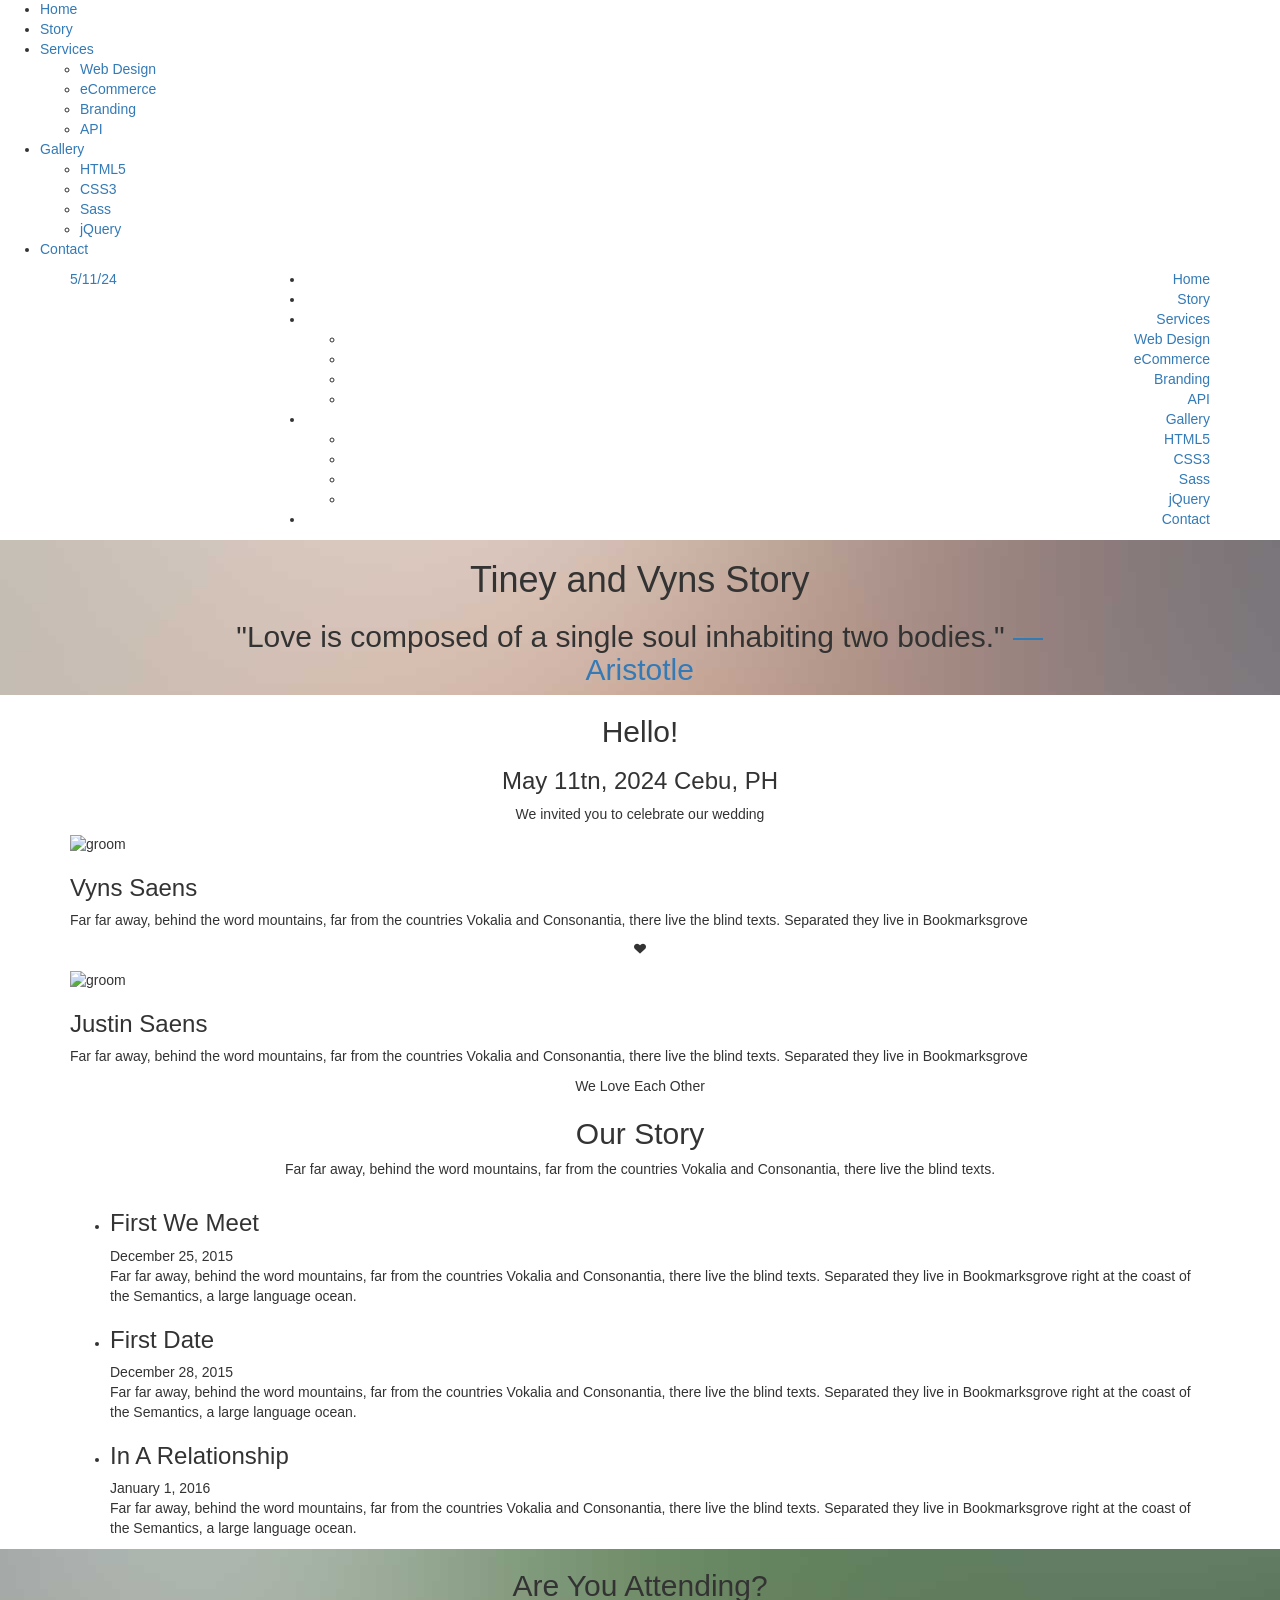
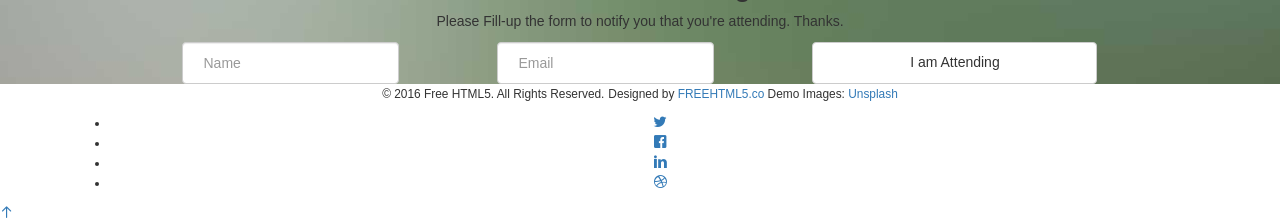
==== about.html @ d6585ca9 "initial set of template, no picutres:" ====
<!DOCTYPE html>
<!--[if lt IE 7]>      <html class="no-js lt-ie9 lt-ie8 lt-ie7"> <![endif]-->
<!--[if IE 7]>         <html class="no-js lt-ie9 lt-ie8"> <![endif]-->
<!--[if IE 8]>         <html class="no-js lt-ie9"> <![endif]-->
<!--[if gt IE 8]><!--> <html class="no-js"> <!--<![endif]-->
	<head>
	<meta charset="utf-8">
	<meta http-equiv="X-UA-Compatible" content="IE=edge">
	<title>Wedding &mdash; 100% Free Fully Responsive HTML5 Template by FREEHTML5.co</title>
	<meta name="viewport" content="width=device-width, initial-scale=1">
	<meta name="description" content="Free HTML5 Template by FREEHTML5.CO" />
	<meta name="keywords" content="free html5, free template, free bootstrap, html5, css3, mobile first, responsive" />
	<meta name="author" content="FREEHTML5.CO" />

  <!-- 
	//////////////////////////////////////////////////////

	FREE HTML5 TEMPLATE 
	DESIGNED & DEVELOPED by FREEHTML5.CO
		
	Website: 		http://freehtml5.co/
	Email: 			info@freehtml5.co
	Twitter: 		http://twitter.com/fh5co
	Facebook: 		https://www.facebook.com/fh5co

	//////////////////////////////////////////////////////
	 -->

  	<!-- Facebook and Twitter integration -->
	<meta property="og:title" content=""/>
	<meta property="og:image" content=""/>
	<meta property="og:url" content=""/>
	<meta property="og:site_name" content=""/>
	<meta property="og:description" content=""/>
	<meta name="twitter:title" content="" />
	<meta name="twitter:image" content="" />
	<meta name="twitter:url" content="" />
	<meta name="twitter:card" content="" />

	<link href='https://fonts.googleapis.com/css?family=Work+Sans:400,300,600,400italic,700' rel='stylesheet' type='text/css'>
	<link href="https://fonts.googleapis.com/css?family=Sacramento" rel="stylesheet">
	
	<!-- Animate.css -->
	<link rel="stylesheet" href="css/animate.css">
	<!-- Icomoon Icon Fonts-->
	<link rel="stylesheet" href="css/icomoon.css">
	<!-- Bootstrap  -->
	<link rel="stylesheet" href="css/bootstrap.css">

	<!-- Magnific Popup -->
	<link rel="stylesheet" href="css/magnific-popup.css">

	<!-- Owl Carousel  -->
	<link rel="stylesheet" href="css/owl.carousel.min.css">
	<link rel="stylesheet" href="css/owl.theme.default.min.css">

	<!-- Theme style  -->
	<link rel="stylesheet" href="css/style.css">

	<!-- Modernizr JS -->
	<script src="js/modernizr-2.6.2.min.js"></script>
	<!-- FOR IE9 below -->
	<!--[if lt IE 9]>
	<script src="js/respond.min.js"></script>
	<![endif]-->

	</head>
	<body>
		
	<div class="fh5co-loader"></div>
	
	<div id="page">
	<nav class="fh5co-nav" role="navigation">
		<div class="container">
			<div class="row">
				<div class="col-xs-2">
					<div id="fh5co-logo"><a href="index.html">5/11/24<strong></strong></a></div>
				</div>
				<div class="col-xs-10 text-right menu-1">
					<ul>
						<li><a href="index.html">Home</a></li>
						<li class="active"><a href="about.html">Story</a></li>
						<li class="has-dropdown">
							<a href="services.html">Services</a>
							<ul class="dropdown">
								<li><a href="#">Web Design</a></li>
								<li><a href="#">eCommerce</a></li>
								<li><a href="#">Branding</a></li>
								<li><a href="#">API</a></li>
							</ul>
						</li>
						<li class="has-dropdown">
							<a href="gallery.html">Gallery</a>
							<ul class="dropdown">
								<li><a href="#">HTML5</a></li>
								<li><a href="#">CSS3</a></li>
								<li><a href="#">Sass</a></li>
								<li><a href="#">jQuery</a></li>
							</ul>
						</li>
						<li><a href="contact.html">Contact</a></li>
					</ul>
				</div>
			</div>
			
		</div>
	</nav>

	<header id="fh5co-header" class="fh5co-cover fh5co-cover-sm" role="banner" style="background-image:url(images/img_bg_1.jpg);">
		<div class="overlay"></div>
		<div class="fh5co-container">
			<div class="row">
				<div class="col-md-8 col-md-offset-2 text-center">
					<div class="display-t">
						<div class="display-tc animate-box" data-animate-effect="fadeIn">
							<h1>Tiney and Vyns Story</h1>
							<h2>"Love is composed of a single soul inhabiting two bodies." <a href="http://freehtml5.co" target="_blank">— Aristotle</a></h2>
						</div>
					</div>
				</div>
			</div>
		</div>
	</header>

	<div id="fh5co-couple" class="fh5co-section-gray">
		<div class="container">
			<div class="row">
				<div class="col-md-8 col-md-offset-2 text-center fh5co-heading animate-box">
					<h2>Hello!</h2>
					<h3>May 11tn, 2024 Cebu, PH</h3>
					<p>We invited you to celebrate our wedding</p>
				</div>
			</div>
			<div class="couple-wrap animate-box">
				<div class="couple-half">
					<div class="groom">
						<img src="images/groom.jpg" alt="groom" class="img-responsive">
					</div>
					<div class="desc-groom">
						<h3>Vyns Saens</h3>
						<p>Far far away, behind the word mountains, far from the countries Vokalia and Consonantia, there live the blind texts. Separated they live in Bookmarksgrove</p>
					</div>
				</div>
				<p class="heart text-center"><i class="icon-heart2"></i></p>
				<div class="couple-half">
					<div class="bride">
						<img src="images/bride.jpg" alt="groom" class="img-responsive">
					</div>
					<div class="desc-bride">
						<h3>Justin Saens</h3>
						<p>Far far away, behind the word mountains, far from the countries Vokalia and Consonantia, there live the blind texts. Separated they live in Bookmarksgrove</p>
					</div>
				</div>
			</div>
		</div>
	</div>

	<div id="fh5co-couple-story">
		<div class="container">
			<div class="row">
				<div class="col-md-8 col-md-offset-2 text-center fh5co-heading animate-box">
					<span>We Love Each Other</span>
					<h2>Our Story</h2>
					<p>Far far away, behind the word mountains, far from the countries Vokalia and Consonantia, there live the blind texts.</p>
				</div>
			</div>
			<div class="row">
				<div class="col-md-12 col-md-offset-0">
					<ul class="timeline animate-box">
						<li class="animate-box">
							<div class="timeline-badge" style="background-image:url(images/couple-1.jpg);"></div>
							<div class="timeline-panel">
								<div class="timeline-heading">
									<h3 class="timeline-title">First We Meet</h3>
									<span class="date">December 25, 2015</span>
								</div>
								<div class="timeline-body">
									<p>Far far away, behind the word mountains, far from the countries Vokalia and Consonantia, there live the blind texts. Separated they live in Bookmarksgrove right at the coast of the Semantics, a large language ocean.</p>
								</div>
							</div>
						</li>
						<li class="timeline-inverted animate-box">
							<div class="timeline-badge" style="background-image:url(images/couple-2.jpg);"></div>
							<div class="timeline-panel">
								<div class="timeline-heading">
									<h3 class="timeline-title">First Date</h3>
									<span class="date">December 28, 2015</span>
								</div>
								<div class="timeline-body">
									<p>Far far away, behind the word mountains, far from the countries Vokalia and Consonantia, there live the blind texts. Separated they live in Bookmarksgrove right at the coast of the Semantics, a large language ocean.</p>
								</div>
							</div>
						</li>
						<li class="animate-box">
							<div class="timeline-badge" style="background-image:url(images/couple-3.jpg);"></div>
							<div class="timeline-panel">
								<div class="timeline-heading">
									<h3 class="timeline-title">In A Relationship</h3>
									<span class="date">January 1, 2016</span>
								</div>
								<div class="timeline-body">
									<p>Far far away, behind the word mountains, far from the countries Vokalia and Consonantia, there live the blind texts. Separated they live in Bookmarksgrove right at the coast of the Semantics, a large language ocean.</p>
								</div>
							</div>
						</li>
			    	</ul>
				</div>
			</div>
		</div>
	</div>

	<div id="fh5co-started" class="fh5co-bg" style="background-image:url(images/img_bg_4.jpg);">
		<div class="overlay"></div>
		<div class="container">
			<div class="row animate-box">
				<div class="col-md-8 col-md-offset-2 text-center fh5co-heading">
					<h2>Are You Attending?</h2>
					<p>Please Fill-up the form to notify you that you're attending. Thanks.</p>
				</div>
			</div>
			<div class="row animate-box">
				<div class="col-md-10 col-md-offset-1">
					<form class="form-inline">
						<div class="col-md-4 col-sm-4">
							<div class="form-group">
								<label for="name" class="sr-only">Name</label>
								<input type="name" class="form-control" id="name" placeholder="Name">
							</div>
						</div>
						<div class="col-md-4 col-sm-4">
							<div class="form-group">
								<label for="email" class="sr-only">Email</label>
								<input type="email" class="form-control" id="email" placeholder="Email">
							</div>
						</div>
						<div class="col-md-4 col-sm-4">
							<button type="submit" class="btn btn-default btn-block">I am Attending</button>
						</div>
					</form>
				</div>
			</div>
		</div>
	</div>

	<footer id="fh5co-footer" role="contentinfo">
		<div class="container">
			<!-- <div class="row row-pb-md">
				<div class="col-md-4 fh5co-widget">
					<h3>The Company</h3>
					<p>Facilis ipsum reprehenderit nemo molestias. Aut cum mollitia reprehenderit. Eos cumque dicta adipisci architecto culpa amet.</p>
					<p><a href="#">Learn More</a></p>
				</div>
				<div class="col-md-2 col-sm-4 col-xs-6 col-md-push-1">
					<ul class="fh5co-footer-links">
						<li><a href="#">About</a></li>
						<li><a href="#">Help</a></li>
						<li><a href="#">Contact</a></li>
						<li><a href="#">Terms</a></li>
						<li><a href="#">Meetups</a></li>
					</ul>
				</div>

				<div class="col-md-2 col-sm-4 col-xs-6 col-md-push-1">
					<ul class="fh5co-footer-links">
						<li><a href="#">Shop</a></li>
						<li><a href="#">Privacy</a></li>
						<li><a href="#">Testimonials</a></li>
						<li><a href="#">Handbook</a></li>
						<li><a href="#">Held Desk</a></li>
					</ul>
				</div>

				<div class="col-md-2 col-sm-4 col-xs-6 col-md-push-1">
					<ul class="fh5co-footer-links">
						<li><a href="#">Find Designers</a></li>
						<li><a href="#">Find Deelopers</a></li>
						<li><a href="#">Teams</a></li>
						<li><a href="#">Advertise</a></li>
						<li><a href="#">API</a></li>
					</ul>
				</div>
			</div> -->

			<div class="row copyright">
				<div class="col-md-12 text-center">
					<p>
						<small class="block">&copy; 2016 Free HTML5. All Rights Reserved.</small> 
						<small class="block">Designed by <a href="http://freehtml5.co/" target="_blank">FREEHTML5.co</a> Demo Images: <a href="http://unsplash.co/" target="_blank">Unsplash</a></small>
					</p>
					<p>
						<ul class="fh5co-social-icons">
							<li><a href="#"><i class="icon-twitter"></i></a></li>
							<li><a href="#"><i class="icon-facebook"></i></a></li>
							<li><a href="#"><i class="icon-linkedin"></i></a></li>
							<li><a href="#"><i class="icon-dribbble"></i></a></li>
						</ul>
					</p>
				</div>
			</div>

		</div>
	</footer>
	</div>

	<div class="gototop js-top">
		<a href="#" class="js-gotop"><i class="icon-arrow-up"></i></a>
	</div>
	
	<!-- jQuery -->
	<script src="js/jquery.min.js"></script>
	<!-- jQuery Easing -->
	<script src="js/jquery.easing.1.3.js"></script>
	<!-- Bootstrap -->
	<script src="js/bootstrap.min.js"></script>
	<!-- Waypoints -->
	<script src="js/jquery.waypoints.min.js"></script>
	<!-- Carousel -->
	<script src="js/owl.carousel.min.js"></script>
	<!-- countTo -->
	<script src="js/jquery.countTo.js"></script>

	<!-- Stellar -->
	<script src="js/jquery.stellar.min.js"></script>
	<!-- Magnific Popup -->
	<script src="js/jquery.magnific-popup.min.js"></script>
	<script src="js/magnific-popup-options.js"></script>

	<!-- Main -->
	<script src="js/main.js"></script>

	</body>
</html>
---- css/icomoon.css ----
@font-face {
  font-family: 'icomoon';
  src:  url('../fonts/icomoon/icomoon.eot?6iuir');
  src:  url('../fonts/icomoon/icomoon.eot?6iuir#iefix') format('embedded-opentype'),
    url('../fonts/icomoon/icomoon.ttf?6iuir') format('truetype'),
    url('../fonts/icomoon/icomoon.woff?6iuir') format('woff'),
    url('../fonts/icomoon/icomoon.svg?6iuir#icomoon') format('svg');
  font-weight: normal;
  font-style: normal;
}

[class^="icon-"], [class*=" icon-"] {
  /* use !important to prevent issues with browser extensions that change fonts */
  font-family: 'icomoon' !important;
  speak: none;
  font-style: normal;
  font-weight: normal;
  font-variant: normal;
  text-transform: none;
  line-height: 1;

  /* Better Font Rendering =========== */
  -webkit-font-smoothing: antialiased;
  -moz-osx-font-smoothing: grayscale;
}

.icon-eye:before {
  content: "\e000";
}
.icon-paper-clip:before {
  content: "\e001";
}
.icon-mail:before {
  content: "\e002";
}
.icon-toggle:before {
  content: "\e003";
}
.icon-layout:before {
  content: "\e004";
}
.icon-link:before {
  content: "\e005";
}
.icon-bell:before {
  content: "\e006";
}
.icon-lock:before {
  content: "\e007";
}
.icon-unlock:before {
  content: "\e008";
}
.icon-ribbon:before {
  content: "\e009";
}
.icon-image:before {
  content: "\e010";
}
.icon-signal:before {
  content: "\e011";
}
.icon-target:before {
  content: "\e012";
}
.icon-clipboard:before {
  content: "\e013";
}
.icon-clock:before {
  content: "\e014";
}
.icon-watch:before {
  content: "\e015";
}
.icon-air-play:before {
  content: "\e016";
}
.icon-camera:before {
  content: "\e017";
}
.icon-video:before {
  content: "\e018";
}
.icon-disc:before {
  content: "\e019";
}
.icon-printer:before {
  content: "\e020";
}
.icon-monitor:before {
  content: "\e021";
}
.icon-server:before {
  content: "\e022";
}
.icon-cog:before {
  content: "\e023";
}
.icon-heart:before {
  content: "\e024";
}
.icon-paragraph:before {
  content: "\e025";
}
.icon-align-justify:before {
  content: "\e026";
}
.icon-align-left:before {
  content: "\e027";
}
.icon-align-center:before {
  content: "\e028";
}
.icon-align-right:before {
  content: "\e029";
}
.icon-book:before {
  content: "\e030";
}
.icon-layers:before {
  content: "\e031";
}
.icon-stack:before {
  content: "\e032";
}
.icon-stack-2:before {
  content: "\e033";
}
.icon-paper:before {
  content: "\e034";
}
.icon-paper-stack:before {
  content: "\e035";
}
.icon-search:before {
  content: "\e036";
}
.icon-zoom-in:before {
  content: "\e037";
}
.icon-zoom-out:before {
  content: "\e038";
}
.icon-reply:before {
  content: "\e039";
}
.icon-circle-plus:before {
  content: "\e040";
}
.icon-circle-minus:before {
  content: "\e041";
}
.icon-circle-check:before {
  content: "\e042";
}
.icon-circle-cross:before {
  content: "\e043";
}
.icon-square-plus:before {
  content: "\e044";
}
.icon-square-minus:before {
  content: "\e045";
}
.icon-square-check:before {
  content: "\e046";
}
.icon-square-cross:before {
  content: "\e047";
}
.icon-microphone:before {
  content: "\e048";
}
.icon-record:before {
  content: "\e049";
}
.icon-skip-back:before {
  content: "\e050";
}
.icon-rewind:before {
  content: "\e051";
}
.icon-play:before {
  content: "\e052";
}
.icon-pause:before {
  content: "\e053";
}
.icon-stop:before {
  content: "\e054";
}
.icon-fast-forward:before {
  content: "\e055";
}
.icon-skip-forward:before {
  content: "\e056";
}
.icon-shuffle:before {
  content: "\e057";
}
.icon-repeat:before {
  content: "\e058";
}
.icon-folder:before {
  content: "\e059";
}
.icon-umbrella:before {
  content: "\e060";
}
.icon-moon:before {
  content: "\e061";
}
.icon-thermometer:before {
  content: "\e062";
}
.icon-drop:before {
  content: "\e063";
}
.icon-sun:before {
  content: "\e064";
}
.icon-cloud:before {
  content: "\e065";
}
.icon-cloud-upload:before {
  content: "\e066";
}
.icon-cloud-download:before {
  content: "\e067";
}
.icon-upload:before {
  content: "\e068";
}
.icon-download:before {
  content: "\e069";
}
.icon-location:before {
  content: "\e070";
}
.icon-location-2:before {
  content: "\e071";
}
.icon-map:before {
  content: "\e072";
}
.icon-battery:before {
  content: "\e073";
}
.icon-head:before {
  content: "\e074";
}
.icon-briefcase:before {
  content: "\e075";
}
.icon-speech-bubble:before {
  content: "\e076";
}
.icon-anchor:before {
  content: "\e077";
}
.icon-globe:before {
  content: "\e078";
}
.icon-box:before {
  content: "\e079";
}
.icon-reload:before {
  content: "\e080";
}
.icon-share:before {
  content: "\e081";
}
.icon-marquee:before {
  content: "\e082";
}
.icon-marquee-plus:before {
  content: "\e083";
}
.icon-marquee-minus:before {
  content: "\e084";
}
.icon-tag:before {
  content: "\e085";
}
.icon-power:before {
  content: "\e086";
}
.icon-command:before {
  content: "\e087";
}
.icon-alt:before {
  content: "\e088";
}
.icon-esc:before {
  content: "\e089";
}
.icon-bar-graph:before {
  content: "\e090";
}
.icon-bar-graph-2:before {
  content: "\e091";
}
.icon-pie-graph:before {
  content: "\e092";
}
.icon-star:before {
  content: "\e093";
}
.icon-arrow-left:before {
  content: "\e094";
}
.icon-arrow-right:before {
  content: "\e095";
}
.icon-arrow-up:before {
  content: "\e096";
}
.icon-arrow-down:before {
  content: "\e097";
}
.icon-volume:before {
  content: "\e098";
}
.icon-mute:before {
  content: "\e099";
}
.icon-content-right:before {
  content: "\e100";
}
.icon-content-left:before {
  content: "\e101";
}
.icon-grid:before {
  content: "\e102";
}
.icon-grid-2:before {
  content: "\e103";
}
.icon-columns:before {
  content: "\e104";
}
.icon-loader:before {
  content: "\e105";
}
.icon-bag:before {
  content: "\e106";
}
.icon-ban:before {
  content: "\e107";
}
.icon-flag:before {
  content: "\e108";
}
.icon-trash:before {
  content: "\e109";
}
.icon-expand:before {
  content: "\e110";
}
.icon-contract:before {
  content: "\e111";
}
.icon-maximize:before {
  content: "\e112";
}
.icon-minimize:before {
  content: "\e113";
}
.icon-plus:before {
  content: "\e114";
}
.icon-minus:before {
  content: "\e115";
}
.icon-check:before {
  content: "\e116";
}
.icon-cross:before {
  content: "\e117";
}
.icon-move:before {
  content: "\e118";
}
.icon-delete:before {
  content: "\e119";
}
.icon-menu:before {
  content: "\e120";
}
.icon-archive:before {
  content: "\e121";
}
.icon-inbox:before {
  content: "\e122";
}
.icon-outbox:before {
  content: "\e123";
}
.icon-file:before {
  content: "\e124";
}
.icon-file-add:before {
  content: "\e125";
}
.icon-file-subtract:before {
  content: "\e126";
}
.icon-help:before {
  content: "\e127";
}
.icon-open:before {
  content: "\e128";
}
.icon-ellipsis:before {
  content: "\e129";
}
.icon-add-to-list:before {
  content: "\e900";
}
.icon-classic-computer:before {
  content: "\e901";
}
.icon-controller-fast-backward:before {
  content: "\e902";
}
.icon-creative-commons-attribution:before {
  content: "\e903";
}
.icon-creative-commons-noderivs:before {
  content: "\e904";
}
.icon-creative-commons-noncommercial-eu:before {
  content: "\e905";
}
.icon-creative-commons-noncommercial-us:before {
  content: "\e906";
}
.icon-creative-commons-public-domain:before {
  content: "\e907";
}
.icon-creative-commons-remix:before {
  content: "\e908";
}
.icon-creative-commons-share:before {
  content: "\e909";
}
.icon-creative-commons-sharealike:before {
  content: "\e90a";
}
.icon-creative-commons:before {
  content: "\e90b";
}
.icon-document-landscape:before {
  content: "\e90c";
}
.icon-remove-user:before {
  content: "\e90d";
}
.icon-warning:before {
  content: "\e90e";
}
.icon-arrow-bold-down:before {
  content: "\e90f";
}
.icon-arrow-bold-left:before {
  content: "\e910";
}
.icon-arrow-bold-right:before {
  content: "\e911";
}
.icon-arrow-bold-up:before {
  content: "\e912";
}
.icon-arrow-down2:before {
  content: "\e913";
}
.icon-arrow-left2:before {
  content: "\e914";
}
.icon-arrow-long-down:before {
  content: "\e915";
}
.icon-arrow-long-left:before {
  content: "\e916";
}
.icon-arrow-long-right:before {
  content: "\e917";
}
.icon-arrow-long-up:before {
  content: "\e918";
}
.icon-arrow-right2:before {
  content: "\e919";
}
.icon-arrow-up2:before {
  content: "\e91a";
}
.icon-arrow-with-circle-down:before {
  content: "\e91b";
}
.icon-arrow-with-circle-left:before {
  content: "\e91c";
}
.icon-arrow-with-circle-right:before {
  content: "\e91d";
}
.icon-arrow-with-circle-up:before {
  content: "\e91e";
}
.icon-bookmark:before {
  content: "\e91f";
}
.icon-bookmarks:before {
  content: "\e920";
}
.icon-chevron-down:before {
  content: "\e921";
}
.icon-chevron-left:before {
  content: "\e922";
}
.icon-chevron-right:before {
  content: "\e923";
}
.icon-chevron-small-down:before {
  content: "\e924";
}
.icon-chevron-small-left:before {
  content: "\e925";
}
.icon-chevron-small-right:before {
  content: "\e926";
}
.icon-chevron-small-up:before {
  content: "\e927";
}
.icon-chevron-thin-down:before {
  content: "\e928";
}
.icon-chevron-thin-left:before {
  content: "\e929";
}
.icon-chevron-thin-right:before {
  content: "\e92a";
}
.icon-chevron-thin-up:before {
  content: "\e92b";
}
.icon-chevron-up:before {
  content: "\e92c";
}
.icon-chevron-with-circle-down:before {
  content: "\e92d";
}
.icon-chevron-with-circle-left:before {
  content: "\e92e";
}
.icon-chevron-with-circle-right:before {
  content: "\e92f";
}
.icon-chevron-with-circle-up:before {
  content: "\e930";
}
.icon-cloud2:before {
  content: "\e931";
}
.icon-controller-fast-forward:before {
  content: "\e932";
}
.icon-controller-jump-to-start:before {
  content: "\e933";
}
.icon-controller-next:before {
  content: "\e934";
}
.icon-controller-paus:before {
  content: "\e935";
}
.icon-controller-play:before {
  content: "\e936";
}
.icon-controller-record:before {
  content: "\e937";
}
.icon-controller-stop:before {
  content: "\e938";
}
.icon-controller-volume:before {
  content: "\e939";
}
.icon-dot-single:before {
  content: "\e93a";
}
.icon-dots-three-horizontal:before {
  content: "\e93b";
}
.icon-dots-three-vertical:before {
  content: "\e93c";
}
.icon-dots-two-horizontal:before {
  content: "\e93d";
}
.icon-dots-two-vertical:before {
  content: "\e93e";
}
.icon-download2:before {
  content: "\e93f";
}
.icon-emoji-flirt:before {
  content: "\e940";
}
.icon-flow-branch:before {
  content: "\e941";
}
.icon-flow-cascade:before {
  content: "\e942";
}
.icon-flow-line:before {
  content: "\e943";
}
.icon-flow-parallel:before {
  content: "\e944";
}
.icon-flow-tree:before {
  content: "\e945";
}
.icon-install:before {
  content: "\e946";
}
.icon-layers2:before {
  content: "\e947";
}
.icon-open-book:before {
  content: "\e948";
}
.icon-resize-100:before {
  content: "\e949";
}
.icon-resize-full-screen:before {
  content: "\e94a";
}
.icon-save:before {
  content: "\e94b";
}
.icon-select-arrows:before {
  content: "\e94c";
}
.icon-sound-mute:before {
  content: "\e94d";
}
.icon-sound:before {
  content: "\e94e";
}
.icon-trash2:before {
  content: "\e94f";
}
.icon-triangle-down:before {
  content: "\e950";
}
.icon-triangle-left:before {
  content: "\e951";
}
.icon-triangle-right:before {
  content: "\e952";
}
.icon-triangle-up:before {
  content: "\e953";
}
.icon-uninstall:before {
  content: "\e954";
}
.icon-upload-to-cloud:before {
  content: "\e955";
}
.icon-upload2:before {
  content: "\e956";
}
.icon-add-user:before {
  content: "\e957";
}
.icon-address:before {
  content: "\e958";
}
.icon-adjust:before {
  content: "\e959";
}
.icon-air:before {
  content: "\e95a";
}
.icon-aircraft-landing:before {
  content: "\e95b";
}
.icon-aircraft-take-off:before {
  content: "\e95c";
}
.icon-aircraft:before {
  content: "\e95d";
}
.icon-align-bottom:before {
  content: "\e95e";
}
.icon-align-horizontal-middle:before {
  content: "\e95f";
}
.icon-align-left2:before {
  content: "\e960";
}
.icon-align-right2:before {
  content: "\e961";
}
.icon-align-top:before {
  content: "\e962";
}
.icon-align-vertical-middle:before {
  content: "\e963";
}
.icon-archive2:before {
  content: "\e964";
}
.icon-area-graph:before {
  content: "\e965";
}
.icon-attachment:before {
  content: "\e966";
}
.icon-awareness-ribbon:before {
  content: "\e967";
}
.icon-back-in-time:before {
  content: "\e968";
}
.icon-back:before {
  content: "\e969";
}
.icon-bar-graph2:before {
  content: "\e96a";
}
.icon-battery2:before {
  content: "\e96b";
}
.icon-beamed-note:before {
  content: "\e96c";
}
.icon-bell2:before {
  content: "\e96d";
}
.icon-blackboard:before {
  content: "\e96e";
}
.icon-block:before {
  content: "\e96f";
}
.icon-book2:before {
  content: "\e970";
}
.icon-bowl:before {
  content: "\e971";
}
.icon-box2:before {
  content: "\e972";
}
.icon-briefcase2:before {
  content: "\e973";
}
.icon-browser:before {
  content: "\e974";
}
.icon-brush:before {
  content: "\e975";
}
.icon-bucket:before {
  content: "\e976";
}
.icon-cake:before {
  content: "\e977";
}
.icon-calculator:before {
  content: "\e978";
}
.icon-calendar:before {
  content: "\e979";
}
.icon-camera2:before {
  content: "\e97a";
}
.icon-ccw:before {
  content: "\e97b";
}
.icon-chat:before {
  content: "\e97c";
}
.icon-check2:before {
  content: "\e97d";
}
.icon-circle-with-cross:before {
  content: "\e97e";
}
.icon-circle-with-minus:before {
  content: "\e97f";
}
.icon-circle-with-plus:before {
  content: "\e980";
}
.icon-circle:before {
  content: "\e981";
}
.icon-circular-graph:before {
  content: "\e982";
}
.icon-clapperboard:before {
  content: "\e983";
}
.icon-clipboard2:before {
  content: "\e984";
}
.icon-clock2:before {
  content: "\e985";
}
.icon-code:before {
  content: "\e986";
}
.icon-cog2:before {
  content: "\e987";
}
.icon-colours:before {
  content: "\e988";
}
.icon-compass:before {
  content: "\e989";
}
.icon-copy:before {
  content: "\e98a";
}
.icon-credit-card:before {
  content: "\e98b";
}
.icon-credit:before {
  content: "\e98c";
}
.icon-cross2:before {
  content: "\e98d";
}
.icon-cup:before {
  content: "\e98e";
}
.icon-cw:before {
  content: "\e98f";
}
.icon-cycle:before {
  content: "\e990";
}
.icon-database:before {
  content: "\e991";
}
.icon-dial-pad:before {
  content: "\e992";
}
.icon-direction:before {
  content: "\e993";
}
.icon-document:before {
  content: "\e994";
}
.icon-documents:before {
  content: "\e995";
}
.icon-drink:before {
  content: "\e996";
}
.icon-drive:before {
  content: "\e997";
}
.icon-drop2:before {
  content: "\e998";
}
.icon-edit:before {
  content: "\e999";
}
.icon-email:before {
  content: "\e99a";
}
.icon-emoji-happy:before {
  content: "\e99b";
}
.icon-emoji-neutral:before {
  content: "\e99c";
}
.icon-emoji-sad:before {
  content: "\e99d";
}
.icon-erase:before {
  content: "\e99e";
}
.icon-eraser:before {
  content: "\e99f";
}
.icon-export:before {
  content: "\e9a0";
}
.icon-eye2:before {
  content: "\e9a1";
}
.icon-feather:before {
  content: "\e9a2";
}
.icon-flag2:before {
  content: "\e9a3";
}
.icon-flash:before {
  content: "\e9a4";
}
.icon-flashlight:before {
  content: "\e9a5";
}
.icon-flat-brush:before {
  content: "\e9a6";
}
.icon-folder-images:before {
  content: "\e9a7";
}
.icon-folder-music:before {
  content: "\e9a8";
}
.icon-folder-video:before {
  content: "\e9a9";
}
.icon-folder2:before {
  content: "\e9aa";
}
.icon-forward:before {
  content: "\e9ab";
}
.icon-funnel:before {
  content: "\e9ac";
}
.icon-game-controller:before {
  content: "\e9ad";
}
.icon-gauge:before {
  content: "\e9ae";
}
.icon-globe2:before {
  content: "\e9af";
}
.icon-graduation-cap:before {
  content: "\e9b0";
}
.icon-grid2:before {
  content: "\e9b1";
}
.icon-hair-cross:before {
  content: "\e9b2";
}
.icon-hand:before {
  content: "\e9b3";
}
.icon-heart-outlined:before {
  content: "\e9b4";
}
.icon-heart2:before {
  content: "\e9b5";
}
.icon-help-with-circle:before {
  content: "\e9b6";
}
.icon-help2:before {
  content: "\e9b7";
}
.icon-home:before {
  content: "\e9b8";
}
.icon-hour-glass:before {
  content: "\e9b9";
}
.icon-image-inverted:before {
  content: "\e9ba";
}
.icon-image2:before {
  content: "\e9bb";
}
.icon-images:before {
  content: "\e9bc";
}
.icon-inbox2:before {
  content: "\e9bd";
}
.icon-infinity:before {
  content: "\e9be";
}
.icon-info-with-circle:before {
  content: "\e9bf";
}
.icon-info:before {
  content: "\e9c0";
}
.icon-key:before {
  content: "\e9c1";
}
.icon-keyboard:before {
  content: "\e9c2";
}
.icon-lab-flask:before {
  content: "\e9c3";
}
.icon-landline:before {
  content: "\e9c4";
}
.icon-language:before {
  content: "\e9c5";
}
.icon-laptop:before {
  content: "\e9c6";
}
.icon-leaf:before {
  content: "\e9c7";
}
.icon-level-down:before {
  content: "\e9c8";
}
.icon-level-up:before {
  content: "\e9c9";
}
.icon-lifebuoy:before {
  content: "\e9ca";
}
.icon-light-bulb:before {
  content: "\e9cb";
}
.icon-light-down:before {
  content: "\e9cc";
}
.icon-light-up:before {
  content: "\e9cd";
}
.icon-line-graph:before {
  content: "\e9ce";
}
.icon-link2:before {
  content: "\e9cf";
}
.icon-list:before {
  content: "\e9d0";
}
.icon-location-pin:before {
  content: "\e9d1";
}
.icon-location2:before {
  content: "\e9d2";
}
.icon-lock-open:before {
  content: "\e9d3";
}
.icon-lock2:before {
  content: "\e9d4";
}
.icon-log-out:before {
  content: "\e9d5";
}
.icon-login:before {
  content: "\e9d6";
}
.icon-loop:before {
  content: "\e9d7";
}
.icon-magnet:before {
  content: "\e9d8";
}
.icon-magnifying-glass:before {
  content: "\e9d9";
}
.icon-mail2:before {
  content: "\e9da";
}
.icon-man:before {
  content: "\e9db";
}
.icon-map2:before {
  content: "\e9dc";
}
.icon-mask:before {
  content: "\e9dd";
}
.icon-medal:before {
  content: "\e9de";
}
.icon-megaphone:before {
  content: "\e9df";
}
.icon-menu2:before {
  content: "\e9e0";
}
.icon-message:before {
  content: "\e9e1";
}
.icon-mic:before {
  content: "\e9e2";
}
.icon-minus2:before {
  content: "\e9e3";
}
.icon-mobile:before {
  content: "\e9e4";
}
.icon-modern-mic:before {
  content: "\e9e5";
}
.icon-moon2:before {
  content: "\e9e6";
}
.icon-mouse:before {
  content: "\e9e7";
}
.icon-music:before {
  content: "\e9e8";
}
.icon-network:before {
  content: "\e9e9";
}
.icon-new-message:before {
  content: "\e9ea";
}
.icon-new:before {
  content: "\e9eb";
}
.icon-news:before {
  content: "\e9ec";
}
.icon-note:before {
  content: "\e9ed";
}
.icon-notification:before {
  content: "\e9ee";
}
.icon-old-mobile:before {
  content: "\e9ef";
}
.icon-old-phone:before {
  content: "\e9f0";
}
.icon-palette:before {
  content: "\e9f1";
}
.icon-paper-plane:before {
  content: "\e9f2";
}
.icon-pencil:before {
  content: "\e9f3";
}
.icon-phone:before {
  content: "\e9f4";
}
.icon-pie-chart:before {
  content: "\e9f5";
}
.icon-pin:before {
  content: "\e9f6";
}
.icon-plus2:before {
  content: "\e9f7";
}
.icon-popup:before {
  content: "\e9f8";
}
.icon-power-plug:before {
  content: "\e9f9";
}
.icon-price-ribbon:before {
  content: "\e9fa";
}
.icon-price-tag:before {
  content: "\e9fb";
}
.icon-print:before {
  content: "\e9fc";
}
.icon-progress-empty:before {
  content: "\e9fd";
}
.icon-progress-full:before {
  content: "\e9fe";
}
.icon-progress-one:before {
  content: "\e9ff";
}
.icon-progress-two:before {
  content: "\ea00";
}
.icon-publish:before {
  content: "\ea01";
}
.icon-quote:before {
  content: "\ea02";
}
.icon-radio:before {
  content: "\ea03";
}
.icon-reply-all:before {
  content: "\ea04";
}
.icon-reply2:before {
  content: "\ea05";
}
.icon-retweet:before {
  content: "\ea06";
}
.icon-rocket:before {
  content: "\ea07";
}
.icon-round-brush:before {
  content: "\ea08";
}
.icon-rss:before {
  content: "\ea09";
}
.icon-ruler:before {
  content: "\ea0a";
}
.icon-scissors:before {
  content: "\ea0b";
}
.icon-share-alternitive:before {
  content: "\ea0c";
}
.icon-share2:before {
  content: "\ea0d";
}
.icon-shareable:before {
  content: "\ea0e";
}
.icon-shield:before {
  content: "\ea0f";
}
.icon-shop:before {
  content: "\ea10";
}
.icon-shopping-bag:before {
  content: "\ea11";
}
.icon-shopping-basket:before {
  content: "\ea12";
}
.icon-shopping-cart:before {
  content: "\ea13";
}
.icon-shuffle2:before {
  content: "\ea14";
}
.icon-signal2:before {
  content: "\ea15";
}
.icon-sound-mix:before {
  content: "\ea16";
}
.icon-sports-club:before {
  content: "\ea17";
}
.icon-spreadsheet:before {
  content: "\ea18";
}
.icon-squared-cross:before {
  content: "\ea19";
}
.icon-squared-minus:before {
  content: "\ea1a";
}
.icon-squared-plus:before {
  content: "\ea1b";
}
.icon-star-outlined:before {
  content: "\ea1c";
}
.icon-star2:before {
  content: "\ea1d";
}
.icon-stopwatch:before {
  content: "\ea1e";
}
.icon-suitcase:before {
  content: "\ea1f";
}
.icon-swap:before {
  content: "\ea20";
}
.icon-sweden:before {
  content: "\ea21";
}
.icon-switch:before {
  content: "\ea22";
}
.icon-tablet:before {
  content: "\ea23";
}
.icon-tag2:before {
  content: "\ea24";
}
.icon-text-document-inverted:before {
  content: "\ea25";
}
.icon-text-document:before {
  content: "\ea26";
}
.icon-text:before {
  content: "\ea27";
}
.icon-thermometer2:before {
  content: "\ea28";
}
.icon-thumbs-down:before {
  content: "\ea29";
}
.icon-thumbs-up:before {
  content: "\ea2a";
}
.icon-thunder-cloud:before {
  content: "\ea2b";
}
.icon-ticket:before {
  content: "\ea2c";
}
.icon-time-slot:before {
  content: "\ea2d";
}
.icon-tools:before {
  content: "\ea2e";
}
.icon-traffic-cone:before {
  content: "\ea2f";
}
.icon-tree:before {
  content: "\ea30";
}
.icon-trophy:before {
  content: "\ea31";
}
.icon-tv:before {
  content: "\ea32";
}
.icon-typing:before {
  content: "\ea33";
}
.icon-unread:before {
  content: "\ea34";
}
.icon-untag:before {
  content: "\ea35";
}
.icon-user:before {
  content: "\ea36";
}
.icon-users:before {
  content: "\ea37";
}
.icon-v-card:before {
  content: "\ea38";
}
.icon-video2:before {
  content: "\ea39";
}
.icon-vinyl:before {
  content: "\ea3a";
}
.icon-voicemail:before {
  content: "\ea3b";
}
.icon-wallet:before {
  content: "\ea3c";
}
.icon-water:before {
  content: "\ea3d";
}
.icon-px-with-circle:before {
  content: "\ea3e";
}
.icon-px:before {
  content: "\ea3f";
}
.icon-basecamp:before {
  content: "\ea40";
}
.icon-behance:before {
  content: "\ea41";
}
.icon-creative-cloud:before {
  content: "\ea42";
}
.icon-dropbox:before {
  content: "\ea43";
}
.icon-evernote:before {
  content: "\ea44";
}
.icon-flattr:before {
  content: "\ea45";
}
.icon-foursquare:before {
  content: "\ea46";
}
.icon-google-drive:before {
  content: "\ea47";
}
.icon-google-hangouts:before {
  content: "\ea48";
}
.icon-grooveshark:before {
  content: "\ea49";
}
.icon-icloud:before {
  content: "\ea4a";
}
.icon-mixi:before {
  content: "\ea4b";
}
.icon-onedrive:before {
  content: "\ea4c";
}
.icon-paypal:before {
  content: "\ea4d";
}
.icon-picasa:before {
  content: "\ea4e";
}
.icon-qq:before {
  content: "\ea4f";
}
.icon-rdio-with-circle:before {
  content: "\ea50";
}
.icon-renren:before {
  content: "\ea51";
}
.icon-scribd:before {
  content: "\ea52";
}
.icon-sina-weibo:before {
  content: "\ea53";
}
.icon-skype-with-circle:before {
  content: "\ea54";
}
.icon-skype:before {
  content: "\ea55";
}
.icon-slideshare:before {
  content: "\ea56";
}
.icon-smashing:before {
  content: "\ea57";
}
.icon-soundcloud:before {
  content: "\ea58";
}
.icon-spotify-with-circle:before {
  content: "\ea59";
}
.icon-spotify:before {
  content: "\ea5a";
}
.icon-swarm:before {
  content: "\ea5b";
}
.icon-vine-with-circle:before {
  content: "\ea5c";
}
.icon-vine:before {
  content: "\ea5d";
}
.icon-vk-alternitive:before {
  content: "\ea5e";
}
.icon-vk-with-circle:before {
  content: "\ea5f";
}
.icon-vk:before {
  content: "\ea60";
}
.icon-xing-with-circle:before {
  content: "\ea61";
}
.icon-xing:before {
  content: "\ea62";
}
.icon-yelp:before {
  content: "\ea63";
}
.icon-dribbble-with-circle:before {
  content: "\ea64";
}
.icon-dribbble:before {
  content: "\ea65";
}
.icon-facebook-with-circle:before {
  content: "\ea66";
}
.icon-facebook:before {
  content: "\ea67";
}
.icon-flickr-with-circle:before {
  content: "\ea68";
}
.icon-flickr:before {
  content: "\ea69";
}
.icon-github-with-circle:before {
  content: "\ea6a";
}
.icon-github:before {
  content: "\ea6b";
}
.icon-google-with-circle:before {
  content: "\ea6c";
}
.icon-google:before {
  content: "\ea6d";
}
.icon-instagram-with-circle:before {
  content: "\ea6e";
}
.icon-instagram:before {
  content: "\ea6f";
}
.icon-lastfm-with-circle:before {
  content: "\ea70";
}
.icon-lastfm:before {
  content: "\ea71";
}
.icon-linkedin-with-circle:before {
  content: "\ea72";
}
.icon-linkedin:before {
  content: "\ea73";
}
.icon-pinterest-with-circle:before {
  content: "\ea74";
}
.icon-pinterest:before {
  content: "\ea75";
}
.icon-rdio:before {
  content: "\ea76";
}
.icon-stumbleupon-with-circle:before {
  content: "\ea77";
}
.icon-stumbleupon:before {
  content: "\ea78";
}
.icon-tumblr-with-circle:before {
  content: "\ea79";
}
.icon-tumblr:before {
  content: "\ea7a";
}
.icon-twitter-with-circle:before {
  content: "\ea7b";
}
.icon-twitter:before {
  content: "\ea7c";
}
.icon-vimeo-with-circle:before {
  content: "\ea7d";
}
.icon-vimeo:before {
  content: "\ea7e";
}
.icon-youtube-with-circle:before {
  content: "\ea7f";
}
.icon-youtube:before {
  content: "\ea80";
}
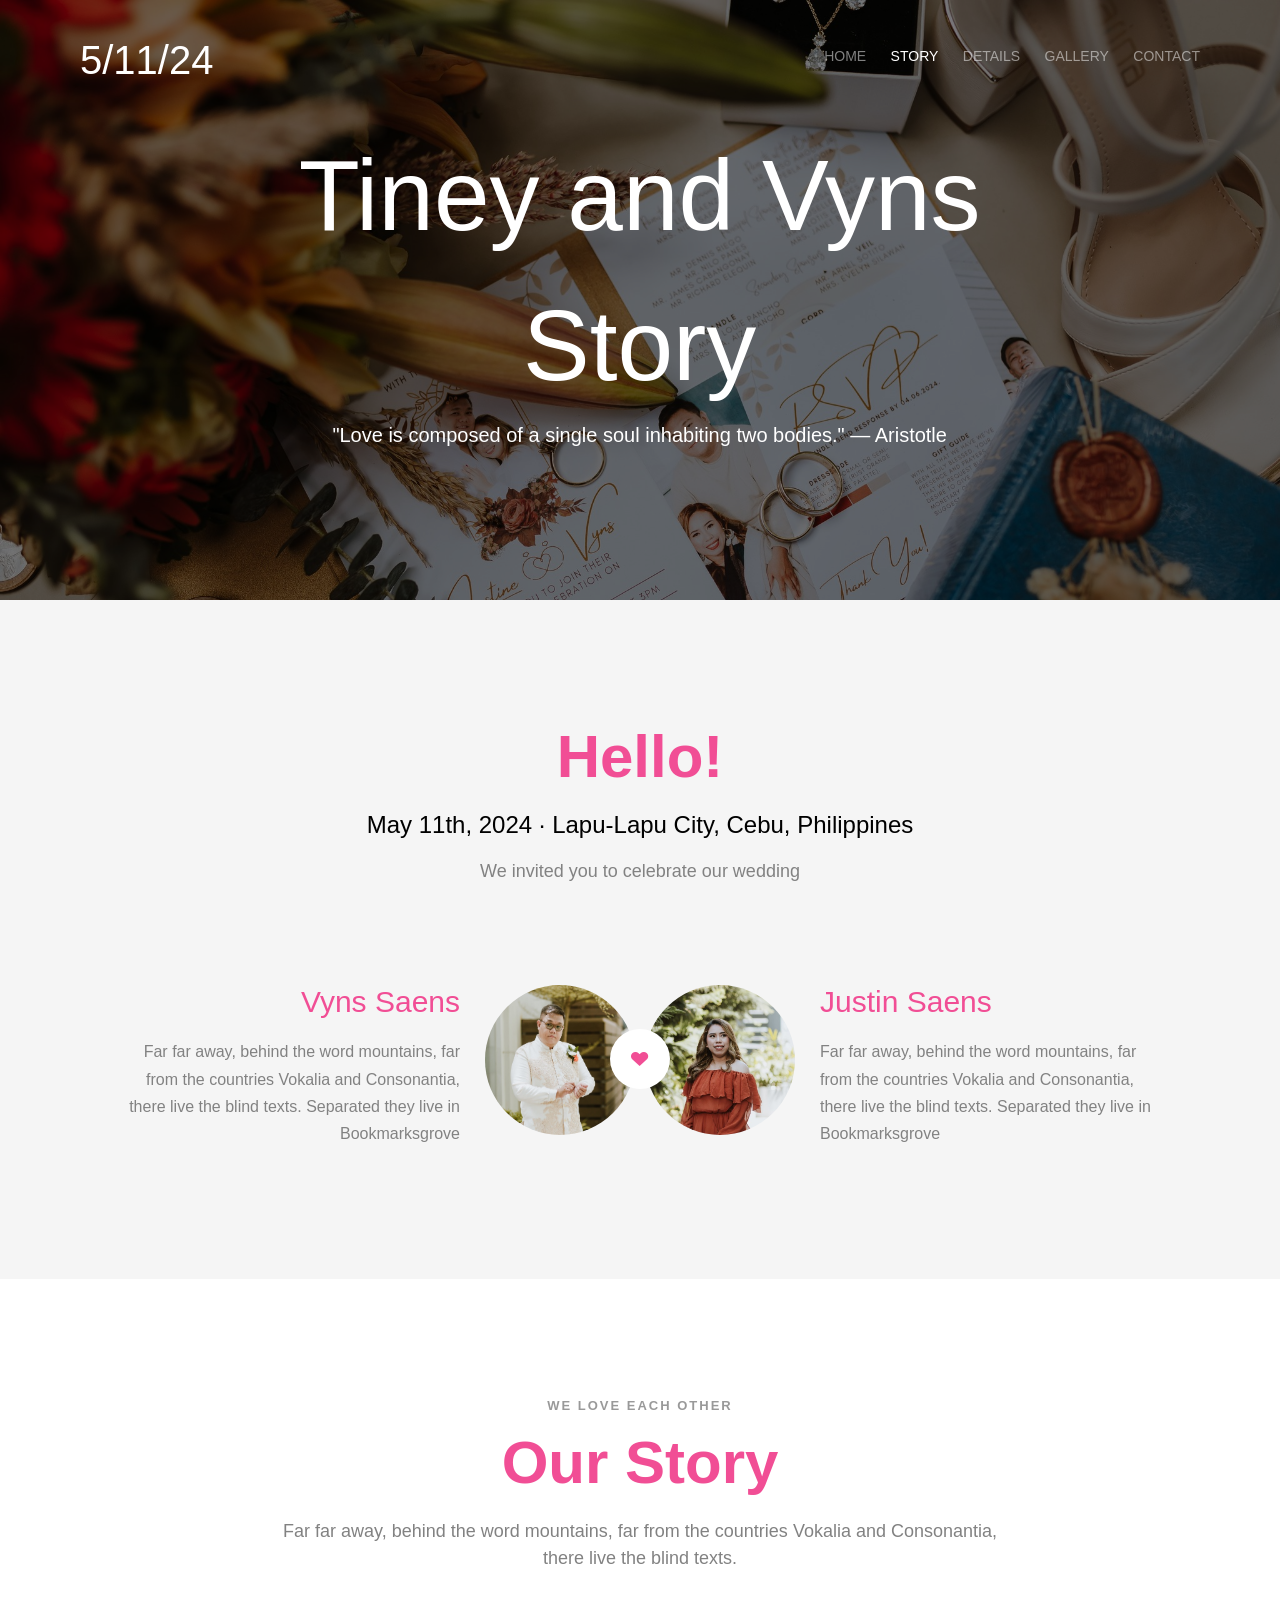
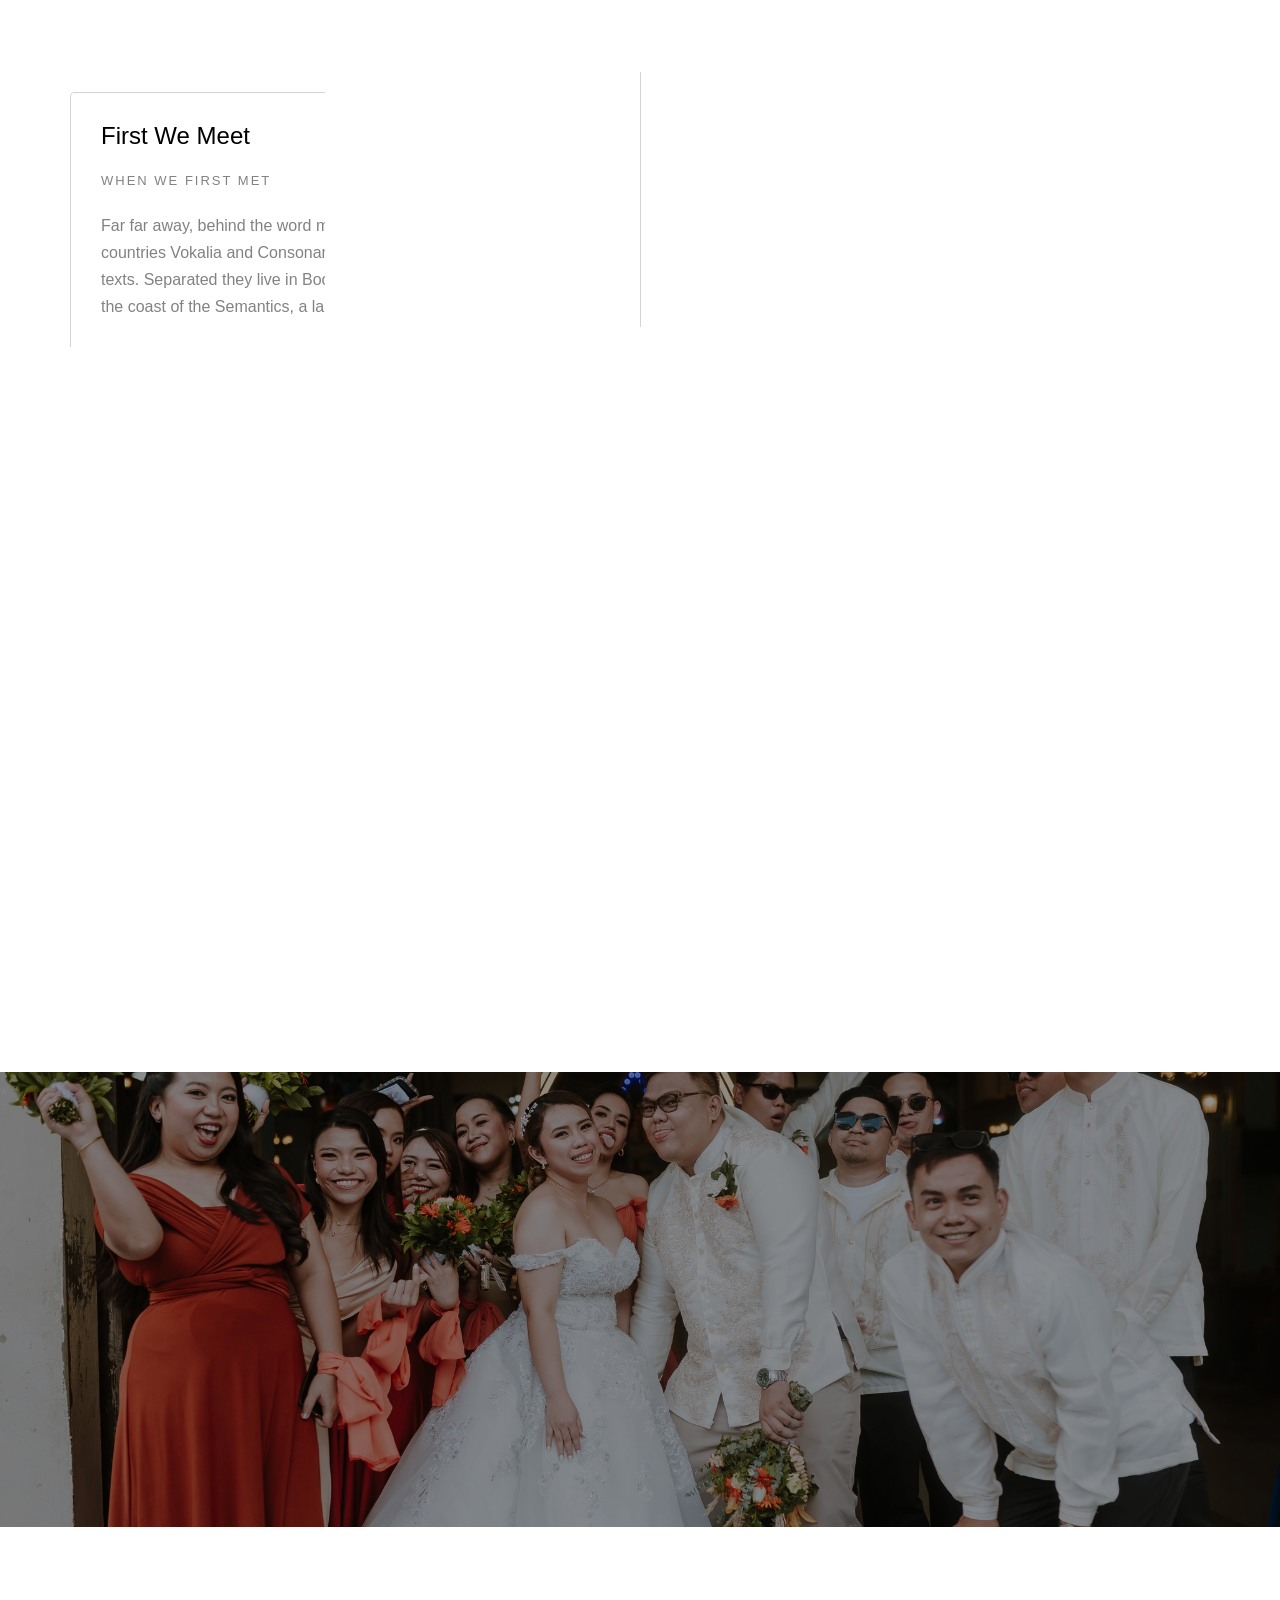
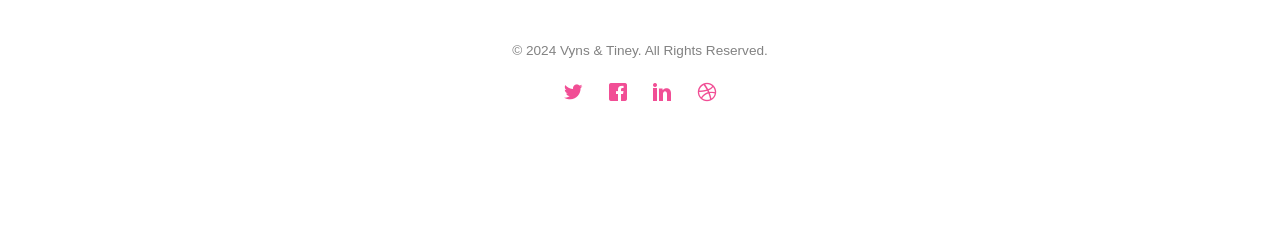
==== commit c5934891: "Make site official wedding website" ====
--- a/about.html
+++ b/about.html
@@ -6,25 +6,11 @@
 	<head>
 	<meta charset="utf-8">
 	<meta http-equiv="X-UA-Compatible" content="IE=edge">
-	<title>Wedding &mdash; 100% Free Fully Responsive HTML5 Template by FREEHTML5.co</title>
+	<title>Vyns &amp; Tiney — Wedding</title>
 	<meta name="viewport" content="width=device-width, initial-scale=1">
-	<meta name="description" content="Free HTML5 Template by FREEHTML5.CO" />
-	<meta name="keywords" content="free html5, free template, free bootstrap, html5, css3, mobile first, responsive" />
-	<meta name="author" content="FREEHTML5.CO" />
-
-  <!-- 
-	//////////////////////////////////////////////////////
-
-	FREE HTML5 TEMPLATE 
-	DESIGNED & DEVELOPED by FREEHTML5.CO
-		
-	Website: 		http://freehtml5.co/
-	Email: 			info@freehtml5.co
-	Twitter: 		http://twitter.com/fh5co
-	Facebook: 		https://www.facebook.com/fh5co
-
-	//////////////////////////////////////////////////////
-	 -->
+	<meta name="description" content="Official wedding website of Vyns and Tiney. May 11th, 2024 · Lapu-Lapu City, Cebu, Philippines." />
+	<meta name="keywords" content="Vyns, Tiney, wedding, Cebu, Philippines" />
+	<meta name="author" content="Vyns &amp; Tiney" />
 
   	<!-- Facebook and Twitter integration -->
 	<meta property="og:title" content=""/>
@@ -80,24 +66,8 @@
 					<ul>
 						<li><a href="index.html">Home</a></li>
 						<li class="active"><a href="about.html">Story</a></li>
-						<li class="has-dropdown">
-							<a href="services.html">Services</a>
-							<ul class="dropdown">
-								<li><a href="#">Web Design</a></li>
-								<li><a href="#">eCommerce</a></li>
-								<li><a href="#">Branding</a></li>
-								<li><a href="#">API</a></li>
-							</ul>
-						</li>
-						<li class="has-dropdown">
-							<a href="gallery.html">Gallery</a>
-							<ul class="dropdown">
-								<li><a href="#">HTML5</a></li>
-								<li><a href="#">CSS3</a></li>
-								<li><a href="#">Sass</a></li>
-								<li><a href="#">jQuery</a></li>
-							</ul>
-						</li>
+						<li><a href="services.html">Details</a></li>
+						<li><a href="gallery.html">Gallery</a></li>
 						<li><a href="contact.html">Contact</a></li>
 					</ul>
 				</div>
@@ -114,7 +84,7 @@
 					<div class="display-t">
 						<div class="display-tc animate-box" data-animate-effect="fadeIn">
 							<h1>Tiney and Vyns Story</h1>
-							<h2>"Love is composed of a single soul inhabiting two bodies." <a href="http://freehtml5.co" target="_blank">— Aristotle</a></h2>
+							<h2>"Love is composed of a single soul inhabiting two bodies." — Aristotle</h2>
 						</div>
 					</div>
 				</div>
@@ -127,7 +97,7 @@
 			<div class="row">
 				<div class="col-md-8 col-md-offset-2 text-center fh5co-heading animate-box">
 					<h2>Hello!</h2>
-					<h3>May 11tn, 2024 Cebu, PH</h3>
+					<h3>May 11th, 2024 · Lapu-Lapu City, Cebu, Philippines</h3>
 					<p>We invited you to celebrate our wedding</p>
 				</div>
 			</div>
@@ -172,7 +142,7 @@
 							<div class="timeline-panel">
 								<div class="timeline-heading">
 									<h3 class="timeline-title">First We Meet</h3>
-									<span class="date">December 25, 2015</span>
+									<span class="date">When we first met</span>
 								</div>
 								<div class="timeline-body">
 									<p>Far far away, behind the word mountains, far from the countries Vokalia and Consonantia, there live the blind texts. Separated they live in Bookmarksgrove right at the coast of the Semantics, a large language ocean.</p>
@@ -184,7 +154,7 @@
 							<div class="timeline-panel">
 								<div class="timeline-heading">
 									<h3 class="timeline-title">First Date</h3>
-									<span class="date">December 28, 2015</span>
+									<span class="date">Our first chapter</span>
 								</div>
 								<div class="timeline-body">
 									<p>Far far away, behind the word mountains, far from the countries Vokalia and Consonantia, there live the blind texts. Separated they live in Bookmarksgrove right at the coast of the Semantics, a large language ocean.</p>
@@ -196,7 +166,7 @@
 							<div class="timeline-panel">
 								<div class="timeline-heading">
 									<h3 class="timeline-title">In A Relationship</h3>
-									<span class="date">January 1, 2016</span>
+									<span class="date">Our journey together</span>
 								</div>
 								<div class="timeline-body">
 									<p>Far far away, behind the word mountains, far from the countries Vokalia and Consonantia, there live the blind texts. Separated they live in Bookmarksgrove right at the coast of the Semantics, a large language ocean.</p>
@@ -284,8 +254,7 @@
 			<div class="row copyright">
 				<div class="col-md-12 text-center">
 					<p>
-						<small class="block">&copy; 2016 Free HTML5. All Rights Reserved.</small> 
-						<small class="block">Designed by <a href="http://freehtml5.co/" target="_blank">FREEHTML5.co</a> Demo Images: <a href="http://unsplash.co/" target="_blank">Unsplash</a></small>
+						<small class="block">&copy; 2024 Vyns &amp; Tiney. All Rights Reserved.</small>
 					</p>
 					<p>
 						<ul class="fh5co-social-icons">
--- a/css/style.css
+++ b/css/style.css
@@ -0,0 +1,1843 @@
+@font-face {
+  font-family: 'icomoon';
+  src: url("../fonts/icomoon/icomoon.eot?srf3rx");
+  src: url("../fonts/icomoon/icomoon.eot?srf3rx#iefix") format("embedded-opentype"), url("../fonts/icomoon/icomoon.ttf?srf3rx") format("truetype"), url("../fonts/icomoon/icomoon.woff?srf3rx") format("woff"), url("../fonts/icomoon/icomoon.svg?srf3rx#icomoon") format("svg");
+  font-weight: normal;
+  font-style: normal;
+}
+/* =======================================================
+*
+* 	Wedding site styles 
+*
+* ======================================================= */
+body {
+  font-family: "Work Sans", Arial, sans-serif;
+  font-weight: 400;
+  font-size: 16px;
+  line-height: 1.7;
+  color: #828282;
+  background: #fff;
+}
+
+#page {
+  position: relative;
+  overflow-x: hidden;
+  width: 100%;
+  height: 100%;
+  -webkit-transition: 0.5s;
+  -o-transition: 0.5s;
+  transition: 0.5s;
+}
+.offcanvas #page {
+  overflow: hidden;
+  position: absolute;
+}
+.offcanvas #page:after {
+  -webkit-transition: 2s;
+  -o-transition: 2s;
+  transition: 2s;
+  position: absolute;
+  top: 0;
+  right: 0;
+  bottom: 0;
+  left: 0;
+  z-index: 101;
+  background: rgba(0, 0, 0, 0.7);
+  content: "";
+}
+
+a {
+  color: #F14E95;
+  -webkit-transition: 0.5s;
+  -o-transition: 0.5s;
+  transition: 0.5s;
+}
+a:hover, a:active, a:focus {
+  color: #F14E95;
+  outline: none;
+  text-decoration: none;
+}
+
+p {
+  margin-bottom: 20px;
+}
+
+h1, h2, h3, h4, h5, h6, figure {
+  color: #000;
+  font-family: "Work Sans", Arial, sans-serif;
+  font-weight: 400;
+  margin: 0 0 20px 0;
+}
+
+::-webkit-selection {
+  color: #fff;
+  background: #F14E95;
+}
+
+::-moz-selection {
+  color: #fff;
+  background: #F14E95;
+}
+
+::selection {
+  color: #fff;
+  background: #F14E95;
+}
+
+.fh5co-nav {
+  position: absolute;
+  top: 0;
+  margin: 0;
+  padding: 0;
+  width: 100%;
+  padding: 40px 0;
+  z-index: 1001;
+}
+@media screen and (max-width: 768px) {
+  .fh5co-nav {
+    padding: 20px 0;
+  }
+}
+.fh5co-nav #fh5co-logo {
+  font-size: 40px;
+  margin: 0;
+  padding: 0;
+  line-height: 40px;
+  font-family: "Sacramento", Arial, serif;
+}
+.fh5co-nav a {
+  padding: 5px 10px;
+  color: #fff;
+}
+@media screen and (max-width: 768px) {
+  .fh5co-nav .menu-1, .fh5co-nav .menu-2 {
+    display: none;
+  }
+}
+.fh5co-nav ul {
+  padding: 0;
+  margin: 2px 0 0 0;
+}
+.fh5co-nav ul li {
+  padding: 0;
+  margin: 0;
+  list-style: none;
+  display: inline;
+}
+.fh5co-nav ul li a {
+  font-size: 14px;
+  padding: 30px 10px;
+  text-transform: uppercase;
+  color: rgba(255, 255, 255, 0.5);
+  -webkit-transition: 0.5s;
+  -o-transition: 0.5s;
+  transition: 0.5s;
+}
+.fh5co-nav ul li a:hover, .fh5co-nav ul li a:focus, .fh5co-nav ul li a:active {
+  color: white;
+}
+.fh5co-nav ul li.has-dropdown {
+  position: relative;
+}
+.fh5co-nav ul li.has-dropdown .dropdown {
+  width: 130px;
+  -webkit-box-shadow: 0px 14px 33px -9px rgba(0, 0, 0, 0.75);
+  -moz-box-shadow: 0px 14px 33px -9px rgba(0, 0, 0, 0.75);
+  box-shadow: 0px 14px 33px -9px rgba(0, 0, 0, 0.75);
+  z-index: 1002;
+  visibility: hidden;
+  opacity: 0;
+  position: absolute;
+  top: 40px;
+  left: 0;
+  text-align: left;
+  background: #fff;
+  padding: 20px;
+  -webkit-border-radius: 4px;
+  -moz-border-radius: 4px;
+  -ms-border-radius: 4px;
+  border-radius: 4px;
+  -webkit-transition: 0s;
+  -o-transition: 0s;
+  transition: 0s;
+}
+.fh5co-nav ul li.has-dropdown .dropdown:before {
+  bottom: 100%;
+  left: 40px;
+  border: solid transparent;
+  content: " ";
+  height: 0;
+  width: 0;
+  position: absolute;
+  pointer-events: none;
+  border-bottom-color: #fff;
+  border-width: 8px;
+  margin-left: -8px;
+}
+.fh5co-nav ul li.has-dropdown .dropdown li {
+  display: block;
+  margin-bottom: 7px;
+}
+.fh5co-nav ul li.has-dropdown .dropdown li:last-child {
+  margin-bottom: 0;
+}
+.fh5co-nav ul li.has-dropdown .dropdown li a {
+  padding: 2px 0;
+  display: block;
+  color: #999999;
+  line-height: 1.2;
+  text-transform: none;
+  font-size: 15px;
+}
+.fh5co-nav ul li.has-dropdown .dropdown li a:hover {
+  color: #000;
+}
+.fh5co-nav ul li.has-dropdown:hover a, .fh5co-nav ul li.has-dropdown:focus a {
+  color: #fff;
+}
+.fh5co-nav ul li.btn-cta a {
+  color: #F14E95;
+}
+.fh5co-nav ul li.btn-cta a span {
+  background: #fff;
+  padding: 4px 20px;
+  display: -moz-inline-stack;
+  display: inline-block;
+  zoom: 1;
+  *display: inline;
+  -webkit-transition: 0.3s;
+  -o-transition: 0.3s;
+  transition: 0.3s;
+  -webkit-border-radius: 100px;
+  -moz-border-radius: 100px;
+  -ms-border-radius: 100px;
+  border-radius: 100px;
+}
+.fh5co-nav ul li.btn-cta a:hover span {
+  -webkit-box-shadow: 0px 14px 20px -9px rgba(0, 0, 0, 0.75);
+  -moz-box-shadow: 0px 14px 20px -9px rgba(0, 0, 0, 0.75);
+  box-shadow: 0px 14px 20px -9px rgba(0, 0, 0, 0.75);
+}
+.fh5co-nav ul li.active > a {
+  color: #fff !important;
+}
+
+#fh5co-counter,
+#fh5co-event,
+.fh5co-bg {
+  background-size: cover;
+  background-position: top center;
+  background-repeat: no-repeat;
+  position: relative;
+}
+
+.fh5co-bg {
+  background-position: center center;
+  width: 100%;
+  float: left;
+  position: relative;
+}
+
+.fh5co-video {
+  height: 450px;
+  overflow: hidden;
+  -webkit-border-radius: 7px;
+  -moz-border-radius: 7px;
+  -ms-border-radius: 7px;
+  border-radius: 7px;
+}
+.fh5co-video a {
+  z-index: 1001;
+  position: absolute;
+  top: 50%;
+  left: 50%;
+  margin-top: -45px;
+  margin-left: -45px;
+  width: 90px;
+  height: 90px;
+  display: table;
+  text-align: center;
+  background: #fff;
+  -webkit-box-shadow: 0px 14px 30px -15px rgba(0, 0, 0, 0.75);
+  -moz-box-shadow: 0px 14px 30px -15px rgba(0, 0, 0, 0.75);
+  box-shadow: 0px 14px 30px -15px rgba(0, 0, 0, 0.75);
+  -webkit-border-radius: 50%;
+  -moz-border-radius: 50%;
+  -ms-border-radius: 50%;
+  border-radius: 50%;
+}
+.fh5co-video a i {
+  text-align: center;
+  display: table-cell;
+  vertical-align: middle;
+  font-size: 40px;
+}
+.fh5co-video .overlay {
+  position: absolute;
+  top: 0;
+  left: 0;
+  right: 0;
+  bottom: 0;
+  background: rgba(0, 0, 0, 0.5);
+  -webkit-transition: 0.5s;
+  -o-transition: 0.5s;
+  transition: 0.5s;
+}
+.fh5co-video:hover .overlay {
+  background: rgba(0, 0, 0, 0.7);
+}
+.fh5co-video:hover a {
+  position: relative;
+  -webkit-transform: scale(1.2);
+  -moz-transform: scale(1.2);
+  -ms-transform: scale(1.2);
+  -o-transform: scale(1.2);
+  transform: scale(1.2);
+}
+
+.fh5co-cover {
+  height: 900px;
+  background-size: cover;
+  background-repeat: no-repeat;
+  position: relative;
+  width: 100%;
+}
+.fh5co-cover .overlay {
+  z-index: 0;
+  position: absolute;
+  bottom: 0;
+  top: 0;
+  left: 0;
+  right: 0;
+  background: rgba(0, 0, 0, 0.5);
+}
+.fh5co-cover > .fh5co-container {
+  position: relative;
+  z-index: 10;
+}
+@media screen and (max-width: 768px) {
+  .fh5co-cover {
+    height: 600px;
+  }
+}
+.fh5co-cover .display-t,
+.fh5co-cover .display-tc {
+  height: 900px;
+  display: table;
+  width: 100%;
+}
+@media screen and (max-width: 768px) {
+  .fh5co-cover .display-t,
+  .fh5co-cover .display-tc {
+    height: 600px;
+  }
+}
+.fh5co-cover.fh5co-cover-sm {
+  height: 600px;
+}
+@media screen and (max-width: 768px) {
+  .fh5co-cover.fh5co-cover-sm {
+    height: 400px;
+  }
+}
+.fh5co-cover.fh5co-cover-sm .display-t,
+.fh5co-cover.fh5co-cover-sm .display-tc {
+  height: 600px;
+  display: table;
+  width: 100%;
+}
+@media screen and (max-width: 768px) {
+  .fh5co-cover.fh5co-cover-sm .display-t,
+  .fh5co-cover.fh5co-cover-sm .display-tc {
+    height: 400px;
+  }
+}
+
+#fh5co-counter,
+#fh5co-event {
+  height: 850px;
+  float: left;
+}
+#fh5co-counter .display-t,
+#fh5co-counter .display-tc,
+#fh5co-event .display-t,
+#fh5co-event .display-tc {
+  height: 700px;
+  display: table;
+  width: 100%;
+}
+#fh5co-counter .fh5co-heading h2,
+#fh5co-event .fh5co-heading h2 {
+  color: #fff;
+}
+#fh5co-counter .fh5co-heading span,
+#fh5co-event .fh5co-heading span {
+  color: rgba(255, 255, 255, 0.5);
+  text-transform: uppercase;
+  font-size: 13px;
+  letter-spacing: 2px;
+  font-weight: 600;
+}
+#fh5co-counter .overlay,
+#fh5co-event .overlay {
+  position: absolute;
+  top: 0;
+  left: 0;
+  right: 0;
+  bottom: 0;
+  background: rgba(0, 0, 0, 0.4);
+}
+@media screen and (max-width: 768px) {
+  #fh5co-counter,
+  #fh5co-event {
+    height: inherit;
+    padding: 7em 0;
+  }
+  #fh5co-counter .display-t,
+  #fh5co-counter .display-tc,
+  #fh5co-event .display-t,
+  #fh5co-event .display-tc {
+    height: inherit;
+  }
+}
+#fh5co-counter .event-wrap,
+#fh5co-event .event-wrap {
+  border: 2px solid rgba(255, 255, 255, 0.5);
+  background: rgba(255, 255, 255, 0.1);
+  padding: 30px;
+  width: 100%;
+  float: left;
+  -webkit-border-radius: 4px;
+  -moz-border-radius: 4px;
+  -ms-border-radius: 4px;
+  border-radius: 4px;
+}
+@media screen and (max-width: 768px) {
+  #fh5co-counter .event-wrap,
+  #fh5co-event .event-wrap {
+    margin-bottom: 10px;
+  }
+}
+#fh5co-counter .event-wrap h3,
+#fh5co-event .event-wrap h3 {
+  font-size: 20px;
+  color: #fff;
+  border-bottom: 1px solid rgba(255, 255, 255, 0.5);
+  display: block;
+  padding-bottom: 20px;
+  text-transform: uppercase;
+  letter-spacing: 2px;
+}
+#fh5co-counter .event-wrap p, #fh5co-counter .event-wrap span,
+#fh5co-event .event-wrap p,
+#fh5co-event .event-wrap span {
+  display: block;
+  color: rgba(255, 255, 255, 0.8);
+}
+#fh5co-counter .event-wrap i,
+#fh5co-event .event-wrap i {
+  color: white;
+  font-size: 20px;
+}
+#fh5co-counter .event-wrap .event-col,
+#fh5co-event .event-wrap .event-col {
+  width: 50%;
+  float: left;
+  margin-bottom: 30px;
+}
+
+#fh5co-counter {
+  height: 600px;
+}
+@media screen and (max-width: 768px) {
+  #fh5co-counter {
+    height: auto;
+  }
+}
+
+.timeline {
+  list-style: none;
+  padding: 20px 0 20px;
+  position: relative;
+}
+.timeline:before {
+  top: 0;
+  bottom: 0;
+  position: absolute;
+  content: " ";
+  width: 1px;
+  background-color: #d4d4d4;
+  left: 50%;
+  margin-left: 0px;
+}
+@media screen and (max-width: 480px) {
+  .timeline:before {
+    margin-left: -64px;
+  }
+}
+.timeline > li {
+  margin-bottom: 20px;
+  position: relative;
+}
+.timeline > li:before, .timeline > li:after {
+  content: " ";
+  display: table;
+}
+.timeline > li:after {
+  clear: both;
+}
+.timeline > li > .timeline-panel {
+  width: 40%;
+  float: left;
+  border: 1px solid #d4d4d4;
+  padding: 30px;
+  position: relative;
+  -webkit-border-radius: 4px;
+  -moz-border-radius: 4px;
+  -ms-border-radius: 4px;
+  border-radius: 4px;
+}
+.timeline > li > .timeline-panel:before {
+  position: absolute;
+  top: 80px;
+  right: -15px;
+  display: inline-block;
+  border-top: 15px solid transparent;
+  border-left: 15px solid #ccc;
+  border-right: 0 solid #ccc;
+  border-bottom: 15px solid transparent;
+  content: " ";
+}
+.timeline > li > .timeline-panel:after {
+  position: absolute;
+  top: 81px;
+  right: -14px;
+  display: inline-block;
+  border-top: 14px solid transparent;
+  border-left: 14px solid #fff;
+  border-right: 0 solid #fff;
+  border-bottom: 14px solid transparent;
+  content: " ";
+}
+@media screen and (max-width: 480px) {
+  .timeline > li > .timeline-panel {
+    width: 75% !important;
+  }
+  .timeline > li > .timeline-panel:before {
+    top: 30px;
+  }
+  .timeline > li > .timeline-panel:after {
+    top: 31px;
+  }
+}
+.timeline > li > .timeline-badge {
+  background-size: cover;
+  background-position: top center;
+  background-repeat: no-repeat;
+  position: relative;
+  color: #fff;
+  width: 160px;
+  height: 160px;
+  line-height: 50px;
+  font-size: 1.4em;
+  text-align: center;
+  position: absolute;
+  top: 16px;
+  left: 50%;
+  margin-left: -80px;
+  background-color: #999999;
+  z-index: 100;
+  -webkit-border-radius: 50%;
+  -moz-border-radius: 50%;
+  -ms-border-radius: 50%;
+  border-radius: 50%;
+}
+@media screen and (max-width: 480px) {
+  .timeline > li > .timeline-badge {
+    width: 60px;
+    height: 60px;
+    margin-left: -20px !important;
+  }
+}
+.timeline > li.timeline-inverted > .timeline-panel {
+  float: right;
+}
+.timeline > li.timeline-inverted > .timeline-panel:before {
+  border-left-width: 0;
+  border-right-width: 15px;
+  left: -15px;
+  right: auto;
+}
+.timeline > li.timeline-inverted > .timeline-panel:after {
+  border-left-width: 0;
+  border-right-width: 14px;
+  left: -14px;
+  right: auto;
+}
+
+.timeline-title {
+  margin-top: 0;
+}
+
+.date {
+  display: block;
+  margin-bottom: 20px;
+  font-size: 13px;
+  text-transform: uppercase;
+  letter-spacing: 2px;
+}
+
+.timeline-body > p,
+.timeline-body > ul {
+  margin-bottom: 0;
+}
+
+.timeline-body > p + p {
+  margin-top: 5px;
+}
+
+@media (max-width: 992px) {
+  ul.timeline:before {
+    left: 90px;
+  }
+
+  ul.timeline > li > .timeline-panel {
+    width: calc(100% - 200px);
+    width: -moz-calc(100% - 200px);
+    width: -webkit-calc(100% - 200px);
+  }
+
+  ul.timeline > li > .timeline-badge {
+    left: 15px;
+    margin-left: 0;
+    top: 16px;
+  }
+
+  ul.timeline > li > .timeline-panel {
+    float: right;
+  }
+
+  ul.timeline > li > .timeline-panel:before {
+    border-left-width: 0;
+    border-right-width: 15px;
+    left: -15px;
+    right: auto;
+  }
+
+  ul.timeline > li > .timeline-panel:after {
+    border-left-width: 0;
+    border-right-width: 14px;
+    left: -14px;
+    right: auto;
+  }
+}
+#fh5co-gallery-list {
+  flex-wrap: wrap;
+  -webkit-flex-wrap: wrap;
+  -moz-flex-wrap: wrap;
+  display: -webkit-box;
+  display: -moz-box;
+  display: -ms-flexbox;
+  display: -webkit-flex;
+  display: flex;
+  position: relative;
+  float: left;
+  padding: 0;
+  margin: 0;
+  width: 100%;
+}
+#fh5co-gallery-list li {
+  display: block;
+  padding: 0;
+  margin: 0 0 10px 1%;
+  list-style: none;
+  min-height: 400px;
+  background-position: center center;
+  background-size: cover;
+  background-repeat: no-repeat;
+  float: left;
+  clear: left;
+  position: relative;
+  -webkit-border-radius: 7px;
+  -moz-border-radius: 7px;
+  -ms-border-radius: 7px;
+  border-radius: 7px;
+}
+@media screen and (max-width: 480px) {
+  #fh5co-gallery-list li {
+    margin-left: 0;
+  }
+}
+#fh5co-gallery-list li a {
+  min-height: 400px;
+  padding: 2em;
+  position: relative;
+  width: 100%;
+  display: block;
+}
+#fh5co-gallery-list li a:before {
+  position: absolute;
+  top: 0;
+  left: 0;
+  right: 0;
+  bottom: 0;
+  content: "";
+  z-index: 80;
+  -webkit-transition: 0.5s;
+  -o-transition: 0.5s;
+  transition: 0.5s;
+  -webkit-border-radius: 7px;
+  -moz-border-radius: 7px;
+  -ms-border-radius: 7px;
+  border-radius: 7px;
+  background: rgba(0, 0, 0, 0.2);
+}
+#fh5co-gallery-list li a:hover:before {
+  background: rgba(0, 0, 0, 0.5);
+}
+#fh5co-gallery-list li a .case-studies-summary {
+  width: auto;
+  bottom: 2em;
+  left: 2em;
+  right: 2em;
+  position: absolute;
+  z-index: 100;
+}
+@media screen and (max-width: 768px) {
+  #fh5co-gallery-list li a .case-studies-summary {
+    bottom: 1em;
+    left: 1em;
+    right: 1em;
+  }
+}
+#fh5co-gallery-list li a .case-studies-summary span {
+  text-transform: uppercase;
+  letter-spacing: 2px;
+  font-size: 13px;
+  color: rgba(255, 255, 255, 0.7);
+}
+#fh5co-gallery-list li a .case-studies-summary h2 {
+  color: #fff;
+  margin-bottom: 0;
+}
+@media screen and (max-width: 768px) {
+  #fh5co-gallery-list li a .case-studies-summary h2 {
+    font-size: 20px;
+  }
+}
+#fh5co-gallery-list li.one-third {
+  width: 32.3%;
+}
+@media screen and (max-width: 768px) {
+  #fh5co-gallery-list li.one-third {
+    width: 49%;
+  }
+}
+@media screen and (max-width: 480px) {
+  #fh5co-gallery-list li.one-third {
+    width: 100%;
+  }
+}
+
+#map {
+  width: 100%;
+  height: 500px;
+  position: relative;
+}
+@media screen and (max-width: 768px) {
+  #map {
+    height: 200px;
+  }
+}
+
+.fh5co-social-icons {
+  margin: 0;
+  padding: 0;
+}
+.fh5co-social-icons li {
+  margin: 0;
+  padding: 0;
+  list-style: none;
+  display: -moz-inline-stack;
+  display: inline-block;
+  zoom: 1;
+  *display: inline;
+}
+.fh5co-social-icons li a {
+  display: -moz-inline-stack;
+  display: inline-block;
+  zoom: 1;
+  *display: inline;
+  color: #F14E95;
+  padding-left: 10px;
+  padding-right: 10px;
+}
+.fh5co-social-icons li a i {
+  font-size: 20px;
+}
+
+.fh5co-contact-info ul {
+  padding: 0;
+  margin: 0;
+}
+.fh5co-contact-info ul li {
+  padding: 0 0 0 50px;
+  margin: 0 0 30px 0;
+  list-style: none;
+  position: relative;
+}
+.fh5co-contact-info ul li:before {
+  color: #F14E95;
+  position: absolute;
+  left: 0;
+  top: .05em;
+  font-family: 'icomoon';
+  speak: none;
+  font-style: normal;
+  font-weight: normal;
+  font-variant: normal;
+  text-transform: none;
+  line-height: 1;
+  /* Better Font Rendering =========== */
+  -webkit-font-smoothing: antialiased;
+  -moz-osx-font-smoothing: grayscale;
+}
+.fh5co-contact-info ul li.address:before {
+  font-size: 30px;
+  content: "\e9d1";
+}
+.fh5co-contact-info ul li.phone:before {
+  font-size: 23px;
+  content: "\e9f4";
+}
+.fh5co-contact-info ul li.email:before {
+  font-size: 23px;
+  content: "\e9da";
+}
+.fh5co-contact-info ul li.url:before {
+  font-size: 23px;
+  content: "\e9af";
+}
+
+form label {
+  font-weight: normal !important;
+}
+
+#fh5co-header .display-tc,
+#fh5co-counter .display-tc,
+.fh5co-cover .display-tc {
+  display: table-cell !important;
+  vertical-align: middle;
+}
+#fh5co-header .display-tc h1, #fh5co-header .display-tc h2,
+#fh5co-counter .display-tc h1,
+#fh5co-counter .display-tc h2,
+.fh5co-cover .display-tc h1,
+.fh5co-cover .display-tc h2 {
+  margin: 0;
+  padding: 0;
+  color: white;
+}
+#fh5co-header .display-tc h1,
+#fh5co-counter .display-tc h1,
+.fh5co-cover .display-tc h1 {
+  margin-bottom: 0px;
+  font-size: 100px;
+  line-height: 1.5;
+  font-family: "Sacramento", Arial, serif;
+}
+@media screen and (max-width: 768px) {
+  #fh5co-header .display-tc h1,
+  #fh5co-counter .display-tc h1,
+  .fh5co-cover .display-tc h1 {
+    font-size: 40px;
+  }
+}
+@media screen and (max-width: 480px) {
+  #fh5co-header .display-tc h1,
+  #fh5co-counter .display-tc h1,
+  .fh5co-cover .display-tc h1 {
+    font-size: 30px;
+  }
+}
+#fh5co-header .display-tc h2,
+#fh5co-counter .display-tc h2,
+.fh5co-cover .display-tc h2 {
+  font-size: 20px;
+  line-height: 1.5;
+  margin-bottom: 30px;
+}
+@media screen and (max-width: 480px) {
+  #fh5co-header .display-tc h2,
+  #fh5co-counter .display-tc h2,
+  .fh5co-cover .display-tc h2 {
+    font-size: 16px;
+  }
+}
+#fh5co-header .display-tc .btn,
+#fh5co-counter .display-tc .btn,
+.fh5co-cover .display-tc .btn {
+  padding: 15px 20px;
+  background: #fff !important;
+  color: #F14E95;
+  border: none !important;
+  font-size: 14px;
+  text-transform: uppercase;
+}
+#fh5co-header .display-tc .btn:hover,
+#fh5co-counter .display-tc .btn:hover,
+.fh5co-cover .display-tc .btn:hover {
+  background: #fff !important;
+  -webkit-box-shadow: 0px 14px 30px -15px rgba(0, 0, 0, 0.75) !important;
+  -moz-box-shadow: 0px 14px 30px -15px rgba(0, 0, 0, 0.75) !important;
+  box-shadow: 0px 14px 30px -15px rgba(0, 0, 0, 0.75) !important;
+}
+
+#fh5co-counter {
+  text-align: center;
+}
+#fh5co-counter .counter {
+  font-size: 50px;
+  margin-bottom: 10px;
+  color: #fff;
+  font-weight: 100;
+  display: block;
+}
+#fh5co-counter .counter-label {
+  margin-bottom: 0;
+  text-transform: uppercase;
+  color: rgba(255, 255, 255, 0.5);
+  letter-spacing: .1em;
+}
+@media screen and (max-width: 768px) {
+  #fh5co-counter .feature-center {
+    margin-bottom: 50px;
+  }
+}
+#fh5co-counter .icon {
+  width: 70px;
+  height: 70px;
+  text-align: center;
+  -webkit-box-shadow: 0px 14px 30px -15px rgba(0, 0, 0, 0.75);
+  -moz-box-shadow: 0px 14px 30px -15px rgba(0, 0, 0, 0.75);
+  box-shadow: 0px 14px 30px -15px rgba(0, 0, 0, 0.75);
+  margin-bottom: 30px;
+}
+#fh5co-counter .icon i {
+  height: 70px;
+}
+#fh5co-counter .icon i:before {
+  display: block;
+  text-align: center;
+  margin-left: 3px;
+}
+
+.simply-countdown {
+  /* The countdown */
+  margin-bottom: 2em;
+}
+
+.simply-countdown > .simply-section {
+  /* coutndown blocks */
+  display: inline-block;
+  width: 100px;
+  height: 100px;
+  background: rgba(241, 78, 149, 0.8);
+  margin: 0 4px;
+  -webkit-border-radius: 50%;
+  -moz-border-radius: 50%;
+  -ms-border-radius: 50%;
+  border-radius: 50%;
+  position: relative;
+  animation: pulse 1s ease infinite;
+}
+
+@keyframes pulse {
+  0% {
+    transform: scale(1);
+  }
+  50% {
+    transform: scale(1.05);
+  }
+  100% {
+    transform: scale(1);
+  }
+}
+.simply-countdown > .simply-section > div {
+  /* countdown block inner div */
+  display: table-cell;
+  vertical-align: middle;
+  height: 100px;
+  width: 100px;
+}
+
+.simply-countdown > .simply-section .simply-amount,
+.simply-countdown > .simply-section .simply-word {
+  display: block;
+  color: white;
+  /* amounts and words */
+}
+
+.simply-countdown > .simply-section .simply-amount {
+  font-size: 30px;
+  /* amounts */
+}
+
+.simply-countdown > .simply-section .simply-word {
+  color: rgba(255, 255, 255, 0.7);
+  text-transform: uppercase;
+  font-size: 12px;
+  /* words */
+}
+
+#fh5co-testimonial,
+#fh5co-services,
+#fh5co-started,
+#fh5co-footer,
+#fh5co-event,
+#fh5co-couple-story,
+#fh5co-couple,
+#fh5co-gallery,
+.fh5co-section {
+  padding: 7em 0;
+  clear: both;
+}
+@media screen and (max-width: 768px) {
+  #fh5co-testimonial,
+  #fh5co-services,
+  #fh5co-started,
+  #fh5co-footer,
+  #fh5co-event,
+  #fh5co-couple-story,
+  #fh5co-couple,
+  #fh5co-gallery,
+  .fh5co-section {
+    padding: 3em 0;
+  }
+}
+
+.fh5co-section-gray {
+  background: rgba(0, 0, 0, 0.04);
+}
+
+.couple-wrap {
+  width: 90%;
+  margin: 0 auto;
+  position: relative;
+}
+@media screen and (max-width: 768px) {
+  .couple-wrap {
+    width: 100%;
+  }
+}
+
+.heart {
+  position: absolute;
+  top: 4em;
+  left: 0;
+  right: 0;
+  z-index: 99;
+  animation: pulse 1s ease infinite;
+}
+.heart i {
+  font-size: 20px;
+  background: #fff;
+  padding: 20px;
+  color: #F14E95;
+  -webkit-border-radius: 50%;
+  -moz-border-radius: 50%;
+  -ms-border-radius: 50%;
+  border-radius: 50%;
+}
+@media screen and (max-width: 768px) {
+  .heart {
+    display: none;
+  }
+}
+
+.couple-half {
+  width: 50%;
+  float: left;
+}
+@media screen and (max-width: 768px) {
+  .couple-half {
+    width: 100%;
+  }
+}
+.couple-half h3 {
+  font-family: "Sacramento", Arial, serif;
+  color: #F14E95;
+  font-size: 30px;
+}
+.couple-half .groom, .couple-half .bride {
+  float: left;
+  -webkit-border-radius: 50%;
+  -moz-border-radius: 50%;
+  -ms-border-radius: 50%;
+  border-radius: 50%;
+  width: 150px;
+  height: 150px;
+}
+.couple-half .groom img, .couple-half .bride img {
+  width: 150px;
+  height: 150px;
+  -webkit-border-radius: 50%;
+  -moz-border-radius: 50%;
+  -ms-border-radius: 50%;
+  border-radius: 50%;
+}
+@media screen and (max-width: 480px) {
+  .couple-half .groom, .couple-half .bride {
+    width: 100%;
+    height: 140px;
+  }
+  .couple-half .groom img, .couple-half .bride img {
+    width: 120px;
+    height: 120px;
+    margin: 0 auto;
+  }
+}
+.couple-half .groom {
+  float: right;
+  margin-right: 5px;
+}
+.couple-half .bride {
+  float: left;
+  margin-left: 5px;
+}
+.couple-half .desc-groom {
+  padding-right: 180px;
+  text-align: right;
+}
+.couple-half .desc-bride {
+  padding-left: 180px;
+  text-align: left;
+}
+@media screen and (max-width: 480px) {
+  .couple-half .groom, .couple-half .bride {
+    margin-left: 0;
+    margin-right: 0;
+  }
+  .couple-half .desc-groom {
+    padding-right: 0;
+    text-align: center;
+  }
+  .couple-half .desc-bride {
+    padding-left: 0;
+    text-align: center;
+  }
+}
+
+.feature-center {
+  text-align: center;
+  padding-left: 20px;
+  padding-right: 20px;
+  float: left;
+  width: 100%;
+  margin-bottom: 40px;
+}
+@media screen and (max-width: 768px) {
+  .feature-center {
+    margin-bottom: 50px;
+  }
+}
+.feature-center .icon {
+  width: 90px;
+  height: 90px;
+  background: #efefef;
+  display: table;
+  text-align: center;
+  margin: 0 auto 30px auto;
+  -webkit-border-radius: 50%;
+  -moz-border-radius: 50%;
+  -ms-border-radius: 50%;
+  border-radius: 50%;
+}
+.feature-center .icon i {
+  display: table-cell;
+  vertical-align: middle;
+  height: 90px;
+  font-size: 40px;
+  line-height: 40px;
+  color: #F14E95;
+}
+.feature-center p, .feature-center h3 {
+  margin-bottom: 30px;
+}
+.feature-center h3 {
+  text-transform: uppercase;
+  font-size: 18px;
+  color: #5d5d5d;
+}
+
+.fh5co-heading {
+  margin-bottom: 5em;
+}
+.fh5co-heading.fh5co-heading-sm {
+  margin-bottom: 2em;
+}
+.fh5co-heading h2 {
+  font-size: 60px;
+  margin-bottom: 10px;
+  line-height: 1.5;
+  font-weight: bold;
+  color: #F14E95;
+  font-family: "Sacramento", Arial, serif;
+}
+@media screen and (max-width: 768px) {
+  .fh5co-heading h2 {
+    font-size: 40px;
+  }
+}
+.fh5co-heading p {
+  font-size: 18px;
+  line-height: 1.5;
+  color: #828282;
+}
+.fh5co-heading span {
+  text-transform: uppercase;
+  font-size: 13px;
+  letter-spacing: 2px;
+  font-weight: 600;
+  color: rgba(0, 0, 0, 0.4);
+}
+
+#fh5co-testimonial .wrap-testimony {
+  position: relative;
+}
+#fh5co-testimonial .wrap-testimony .testimony-slide {
+  text-align: center;
+}
+#fh5co-testimonial .wrap-testimony .testimony-slide span {
+  font-size: 12px;
+  text-transform: uppercase;
+  letter-spacing: 2px;
+  font-weight: 700;
+  display: block;
+}
+#fh5co-testimonial .wrap-testimony .testimony-slide span a.twitter {
+  color: #F14E95;
+  font-weight: 300;
+}
+#fh5co-testimonial .wrap-testimony .testimony-slide figure {
+  margin-bottom: 10px;
+  display: -moz-inline-stack;
+  display: inline-block;
+  zoom: 1;
+  *display: inline;
+  width: 100px;
+  height: 100px;
+}
+#fh5co-testimonial .wrap-testimony .testimony-slide figure img {
+  width: 100px;
+  height: 100px;
+  -webkit-border-radius: 50%;
+  -moz-border-radius: 50%;
+  -ms-border-radius: 50%;
+  border-radius: 50%;
+}
+#fh5co-testimonial .wrap-testimony .testimony-slide blockquote {
+  border: none;
+  margin: 30px auto;
+  width: 50%;
+  position: relative;
+  -webkit-border-radius: 4px;
+  -moz-border-radius: 4px;
+  -ms-border-radius: 4px;
+  border-radius: 4px;
+}
+@media screen and (max-width: 992px) {
+  #fh5co-testimonial .wrap-testimony .testimony-slide blockquote {
+    width: 100%;
+  }
+}
+#fh5co-testimonial .wrap-testimony .testimony-slide blockquote p {
+  font-style: italic;
+  color: #8f989f;
+  font-size: 20px;
+  line-height: 1.6em;
+}
+#fh5co-testimonial .wrap-testimony .testimony-slide.active {
+  display: block;
+}
+#fh5co-testimonial .wrap-testimony .arrow-thumb {
+  position: absolute;
+  top: 40%;
+  display: block;
+  width: 100%;
+}
+#fh5co-testimonial .wrap-testimony .arrow-thumb a {
+  font-size: 32px;
+  color: #dadada;
+}
+#fh5co-testimonial .wrap-testimony .arrow-thumb a:hover, #fh5co-testimonial .wrap-testimony .arrow-thumb a:focus, #fh5co-testimonial .wrap-testimony .arrow-thumb a:active {
+  text-decoration: none;
+}
+
+.feature-left {
+  float: left;
+  width: 100%;
+  margin-bottom: 30px;
+  position: relative;
+}
+.feature-left:last-child {
+  margin-bottom: 0;
+}
+.feature-left .icon {
+  float: left;
+  margin-right: 5%;
+  width: 54px;
+  height: 54px;
+  background: #fff;
+  display: table;
+  text-align: center;
+  -webkit-box-shadow: 0px 14px 30px -15px rgba(0, 0, 0, 0.75);
+  -moz-box-shadow: 0px 14px 30px -15px rgba(0, 0, 0, 0.75);
+  box-shadow: 0px 14px 30px -15px rgba(0, 0, 0, 0.75);
+  -webkit-border-radius: 50%;
+  -moz-border-radius: 50%;
+  -ms-border-radius: 50%;
+  border-radius: 50%;
+}
+@media screen and (max-width: 768px) {
+  .feature-left .icon {
+    margin-right: 5%;
+  }
+}
+.feature-left .icon i {
+  display: table-cell;
+  vertical-align: middle;
+  font-size: 30px;
+  color: #F14E95;
+}
+.feature-left .feature-copy {
+  float: left;
+  width: 80%;
+}
+@media screen and (max-width: 768px) {
+  .feature-left .feature-copy {
+    width: 70%;
+    float: left;
+  }
+}
+.feature-left .feature-copy h3 {
+  text-transform: uppercase;
+  font-size: 18px;
+  color: #5d5d5d;
+  margin-bottom: 10px;
+}
+
+#fh5co-started {
+  position: relative;
+}
+#fh5co-started .overlay {
+  position: absolute;
+  top: 0;
+  left: 0;
+  right: 0;
+  bottom: 0;
+  background: rgba(0, 0, 0, 0.4);
+}
+#fh5co-started .fh5co-heading h2 {
+  color: #fff;
+}
+#fh5co-started .fh5co-heading p {
+  color: rgba(255, 255, 255, 0.5);
+}
+#fh5co-started .form-control {
+  background: rgba(255, 255, 255, 0.2);
+  border: none !important;
+  color: #fff;
+  font-size: 16px !important;
+  width: 100%;
+  -webkit-transition: 0.5s;
+  -o-transition: 0.5s;
+  transition: 0.5s;
+}
+#fh5co-started .form-control::-webkit-input-placeholder {
+  color: #fff;
+}
+#fh5co-started .form-control:-moz-placeholder {
+  /* Firefox 18- */
+  color: #fff;
+}
+#fh5co-started .form-control::-moz-placeholder {
+  /* Firefox 19+ */
+  color: #fff;
+}
+#fh5co-started .form-control:-ms-input-placeholder {
+  color: #fff;
+}
+#fh5co-started .form-control:focus {
+  background: rgba(255, 255, 255, 0.3);
+}
+#fh5co-started .btn {
+  height: 54px;
+  border: none !important;
+  background: #F14E95;
+  color: #fff;
+  font-size: 16px;
+  text-transform: uppercase;
+  font-weight: 400;
+  padding-left: 50px;
+  padding-right: 50px;
+}
+#fh5co-started .form-inline .form-group {
+  width: 100% !important;
+  margin-bottom: 10px;
+}
+#fh5co-started .form-inline .form-group .form-control {
+  width: 100%;
+}
+#fh5co-started .fh5co-heading {
+  margin-bottom: 30px;
+}
+#fh5co-started .fh5co-heading h2 {
+  margin-bottom: 0;
+}
+
+@media screen and (max-width: 768px) {
+  #fh5co-footer .copyright .pull-left,
+  #fh5co-footer .copyright .pull-right {
+    float: none !important;
+    text-align: center;
+  }
+}
+#fh5co-footer .copyright .block {
+  display: block;
+}
+
+.owl-carousel .owl-controls .owl-dot span {
+  background: #e6e6e6;
+}
+.owl-carousel .owl-controls .owl-dot span:hover, .owl-carousel .owl-controls .owl-dot span:focus {
+  background: #cccccc;
+}
+.owl-carousel .owl-controls .owl-dot:hover span, .owl-carousel .owl-controls .owl-dot:focus span {
+  background: #cccccc;
+}
+.owl-carousel .owl-controls .owl-dot.active span {
+  background: transparent;
+  border: 2px solid #F14E95;
+}
+
+#fh5co-offcanvas {
+  position: absolute;
+  z-index: 1901;
+  width: 270px;
+  background: black;
+  top: 0;
+  right: 0;
+  top: 0;
+  bottom: 0;
+  padding: 45px 40px 40px 40px;
+  overflow-y: auto;
+  -moz-transform: translateX(270px);
+  -webkit-transform: translateX(270px);
+  -ms-transform: translateX(270px);
+  -o-transform: translateX(270px);
+  transform: translateX(270px);
+  -webkit-transition: 0.5s;
+  -o-transition: 0.5s;
+  transition: 0.5s;
+}
+.offcanvas #fh5co-offcanvas {
+  -moz-transform: translateX(0px);
+  -webkit-transform: translateX(0px);
+  -ms-transform: translateX(0px);
+  -o-transform: translateX(0px);
+  transform: translateX(0px);
+}
+#fh5co-offcanvas a {
+  color: rgba(255, 255, 255, 0.5);
+}
+#fh5co-offcanvas a:hover {
+  color: rgba(255, 255, 255, 0.8);
+}
+#fh5co-offcanvas ul {
+  padding: 0;
+  margin: 0;
+}
+#fh5co-offcanvas ul li {
+  padding: 0;
+  margin: 0;
+  list-style: none;
+}
+#fh5co-offcanvas ul li > ul {
+  padding-left: 20px;
+  display: none;
+}
+#fh5co-offcanvas ul li.offcanvas-has-dropdown > a {
+  display: block;
+  position: relative;
+}
+#fh5co-offcanvas ul li.offcanvas-has-dropdown > a:after {
+  position: absolute;
+  right: 0px;
+  font-family: 'icomoon';
+  speak: none;
+  font-style: normal;
+  font-weight: normal;
+  font-variant: normal;
+  text-transform: none;
+  line-height: 1;
+  /* Better Font Rendering =========== */
+  -webkit-font-smoothing: antialiased;
+  -moz-osx-font-smoothing: grayscale;
+  content: "\e921";
+  font-size: 20px;
+  color: rgba(255, 255, 255, 0.2);
+  -webkit-transition: 0.5s;
+  -o-transition: 0.5s;
+  transition: 0.5s;
+}
+#fh5co-offcanvas ul li.offcanvas-has-dropdown.active a:after {
+  -webkit-transform: rotate(-180deg);
+  -moz-transform: rotate(-180deg);
+  -ms-transform: rotate(-180deg);
+  -o-transform: rotate(-180deg);
+  transform: rotate(-180deg);
+}
+
+.uppercase {
+  font-size: 14px;
+  color: #000;
+  margin-bottom: 10px;
+  font-weight: 700;
+  text-transform: uppercase;
+}
+
+.gototop {
+  position: fixed;
+  bottom: 20px;
+  right: 20px;
+  z-index: 999;
+  opacity: 0;
+  visibility: hidden;
+  -webkit-transition: 0.5s;
+  -o-transition: 0.5s;
+  transition: 0.5s;
+}
+.gototop.active {
+  opacity: 1;
+  visibility: visible;
+}
+.gototop a {
+  width: 50px;
+  height: 50px;
+  display: table;
+  background: rgba(0, 0, 0, 0.5);
+  color: #fff;
+  text-align: center;
+  -webkit-border-radius: 4px;
+  -moz-border-radius: 4px;
+  -ms-border-radius: 4px;
+  border-radius: 4px;
+}
+.gototop a i {
+  height: 50px;
+  display: table-cell;
+  vertical-align: middle;
+}
+.gototop a:hover, .gototop a:active, .gototop a:focus {
+  text-decoration: none;
+  outline: none;
+}
+
+.fh5co-nav-toggle {
+  width: 25px;
+  height: 25px;
+  cursor: pointer;
+  text-decoration: none;
+}
+.fh5co-nav-toggle.active i::before, .fh5co-nav-toggle.active i::after {
+  background: #444;
+}
+.fh5co-nav-toggle:hover, .fh5co-nav-toggle:focus, .fh5co-nav-toggle:active {
+  outline: none;
+  border-bottom: none !important;
+}
+.fh5co-nav-toggle i {
+  position: relative;
+  display: inline-block;
+  width: 25px;
+  height: 2px;
+  color: #252525;
+  font: bold 14px/.4 Helvetica;
+  text-transform: uppercase;
+  text-indent: -55px;
+  background: #252525;
+  transition: all .2s ease-out;
+}
+.fh5co-nav-toggle i::before, .fh5co-nav-toggle i::after {
+  content: '';
+  width: 25px;
+  height: 2px;
+  background: #252525;
+  position: absolute;
+  left: 0;
+  transition: all .2s ease-out;
+}
+.fh5co-nav-toggle.fh5co-nav-white > i {
+  color: #fff;
+  background: #fff;
+}
+.fh5co-nav-toggle.fh5co-nav-white > i::before, .fh5co-nav-toggle.fh5co-nav-white > i::after {
+  background: #fff;
+}
+
+.fh5co-nav-toggle i::before {
+  top: -7px;
+}
+
+.fh5co-nav-toggle i::after {
+  bottom: -7px;
+}
+
+.fh5co-nav-toggle:hover i::before {
+  top: -10px;
+}
+
+.fh5co-nav-toggle:hover i::after {
+  bottom: -10px;
+}
+
+.fh5co-nav-toggle.active i {
+  background: transparent;
+}
+
+.fh5co-nav-toggle.active i::before {
+  top: 0;
+  -webkit-transform: rotateZ(45deg);
+  -moz-transform: rotateZ(45deg);
+  -ms-transform: rotateZ(45deg);
+  -o-transform: rotateZ(45deg);
+  transform: rotateZ(45deg);
+}
+
+.fh5co-nav-toggle.active i::after {
+  bottom: 0;
+  -webkit-transform: rotateZ(-45deg);
+  -moz-transform: rotateZ(-45deg);
+  -ms-transform: rotateZ(-45deg);
+  -o-transform: rotateZ(-45deg);
+  transform: rotateZ(-45deg);
+}
+
+.fh5co-nav-toggle {
+  position: absolute;
+  right: 0px;
+  top: 10px;
+  z-index: 21;
+  padding: 6px 0 0 0;
+  display: block;
+  margin: 0 auto;
+  display: none;
+  height: 44px;
+  width: 44px;
+  z-index: 2001;
+  border-bottom: none !important;
+}
+@media screen and (max-width: 768px) {
+  .fh5co-nav-toggle {
+    display: block;
+  }
+}
+
+.btn {
+  margin-right: 4px;
+  margin-bottom: 4px;
+  font-family: "Work Sans", Arial, sans-serif;
+  font-size: 16px;
+  font-weight: 400;
+  -webkit-border-radius: 30px;
+  -moz-border-radius: 30px;
+  -ms-border-radius: 30px;
+  border-radius: 30px;
+  -webkit-transition: 0.5s;
+  -o-transition: 0.5s;
+  transition: 0.5s;
+  padding: 8px 20px;
+}
+.btn.btn-md {
+  padding: 8px 20px !important;
+}
+.btn.btn-lg {
+  padding: 18px 36px !important;
+}
+.btn:hover, .btn:active, .btn:focus {
+  box-shadow: none !important;
+  outline: none !important;
+}
+
+.btn-primary {
+  background: #F14E95;
+  color: #fff;
+  border: 2px solid #F14E95;
+}
+.btn-primary:hover, .btn-primary:focus, .btn-primary:active {
+  background: #f366a3 !important;
+  border-color: #f366a3 !important;
+}
+.btn-primary.btn-outline {
+  background: transparent;
+  color: #F14E95;
+  border: 2px solid #F14E95;
+}
+.btn-primary.btn-outline:hover, .btn-primary.btn-outline:focus, .btn-primary.btn-outline:active {
+  background: #F14E95;
+  color: #fff;
+}
+
+.btn-success {
+  background: #5cb85c;
+  color: #fff;
+  border: 2px solid #5cb85c;
+}
+.btn-success:hover, .btn-success:focus, .btn-success:active {
+  background: #4cae4c !important;
+  border-color: #4cae4c !important;
+}
+.btn-success.btn-outline {
+  background: transparent;
+  color: #5cb85c;
+  border: 2px solid #5cb85c;
+}
+.btn-success.btn-outline:hover, .btn-success.btn-outline:focus, .btn-success.btn-outline:active {
+  background: #5cb85c;
+  color: #fff;
+}
+
+.btn-info {
+  background: #5bc0de;
+  color: #fff;
+  border: 2px solid #5bc0de;
+}
+.btn-info:hover, .btn-info:focus, .btn-info:active {
+  background: #46b8da !important;
+  border-color: #46b8da !important;
+}
+.btn-info.btn-outline {
+  background: transparent;
+  color: #5bc0de;
+  border: 2px solid #5bc0de;
+}
+.btn-info.btn-outline:hover, .btn-info.btn-outline:focus, .btn-info.btn-outline:active {
+  background: #5bc0de;
+  color: #fff;
+}
+
+.btn-warning {
+  background: #f0ad4e;
+  color: #fff;
+  border: 2px solid #f0ad4e;
+}
+.btn-warning:hover, .btn-warning:focus, .btn-warning:active {
+  background: #eea236 !important;
+  border-color: #eea236 !important;
+}
+.btn-warning.btn-outline {
+  background: transparent;
+  color: #f0ad4e;
+  border: 2px solid #f0ad4e;
+}
+.btn-warning.btn-outline:hover, .btn-warning.btn-outline:focus, .btn-warning.btn-outline:active {
+  background: #f0ad4e;
+  color: #fff;
+}
+
+.btn-danger {
+  background: #d9534f;
+  color: #fff;
+  border: 2px solid #d9534f;
+}
+.btn-danger:hover, .btn-danger:focus, .btn-danger:active {
+  background: #d43f3a !important;
+  border-color: #d43f3a !important;
+}
+.btn-danger.btn-outline {
+  background: transparent;
+  color: #d9534f;
+  border: 2px solid #d9534f;
+}
+.btn-danger.btn-outline:hover, .btn-danger.btn-outline:focus, .btn-danger.btn-outline:active {
+  background: #d9534f;
+  color: #fff;
+}
+
+.btn-outline {
+  background: none;
+  border: 2px solid gray;
+  font-size: 16px;
+  -webkit-transition: 0.3s;
+  -o-transition: 0.3s;
+  transition: 0.3s;
+}
+.btn-outline:hover, .btn-outline:focus, .btn-outline:active {
+  box-shadow: none;
+}
+
+.btn.with-arrow {
+  position: relative;
+  -webkit-transition: 0.3s;
+  -o-transition: 0.3s;
+  transition: 0.3s;
+}
+.btn.with-arrow i {
+  visibility: hidden;
+  opacity: 0;
+  position: absolute;
+  right: 0px;
+  top: 50%;
+  margin-top: -8px;
+  -webkit-transition: 0.2s;
+  -o-transition: 0.2s;
+  transition: 0.2s;
+}
+.btn.with-arrow:hover {
+  padding-right: 50px;
+}
+.btn.with-arrow:hover i {
+  color: #fff;
+  right: 18px;
+  visibility: visible;
+  opacity: 1;
+}
+
+.form-control {
+  box-shadow: none;
+  background: transparent;
+  border: 2px solid rgba(0, 0, 0, 0.1);
+  height: 54px;
+  font-size: 18px;
+  font-weight: 300;
+}
+.form-control:active, .form-control:focus {
+  outline: none;
+  box-shadow: none;
+  border-color: #F14E95;
+}
+
+.row-pb-md {
+  padding-bottom: 4em !important;
+}
+
+.row-pb-sm {
+  padding-bottom: 2em !important;
+}
+
+.fh5co-loader {
+  position: fixed;
+  left: 0px;
+  top: 0px;
+  width: 100%;
+  height: 100%;
+  z-index: 9999;
+  background: url(../images/loader.gif) center no-repeat #fff;
+}
+
+.js .animate-box {
+  opacity: 0;
+}
+
+/*# sourceMappingURL=style.css.map */
